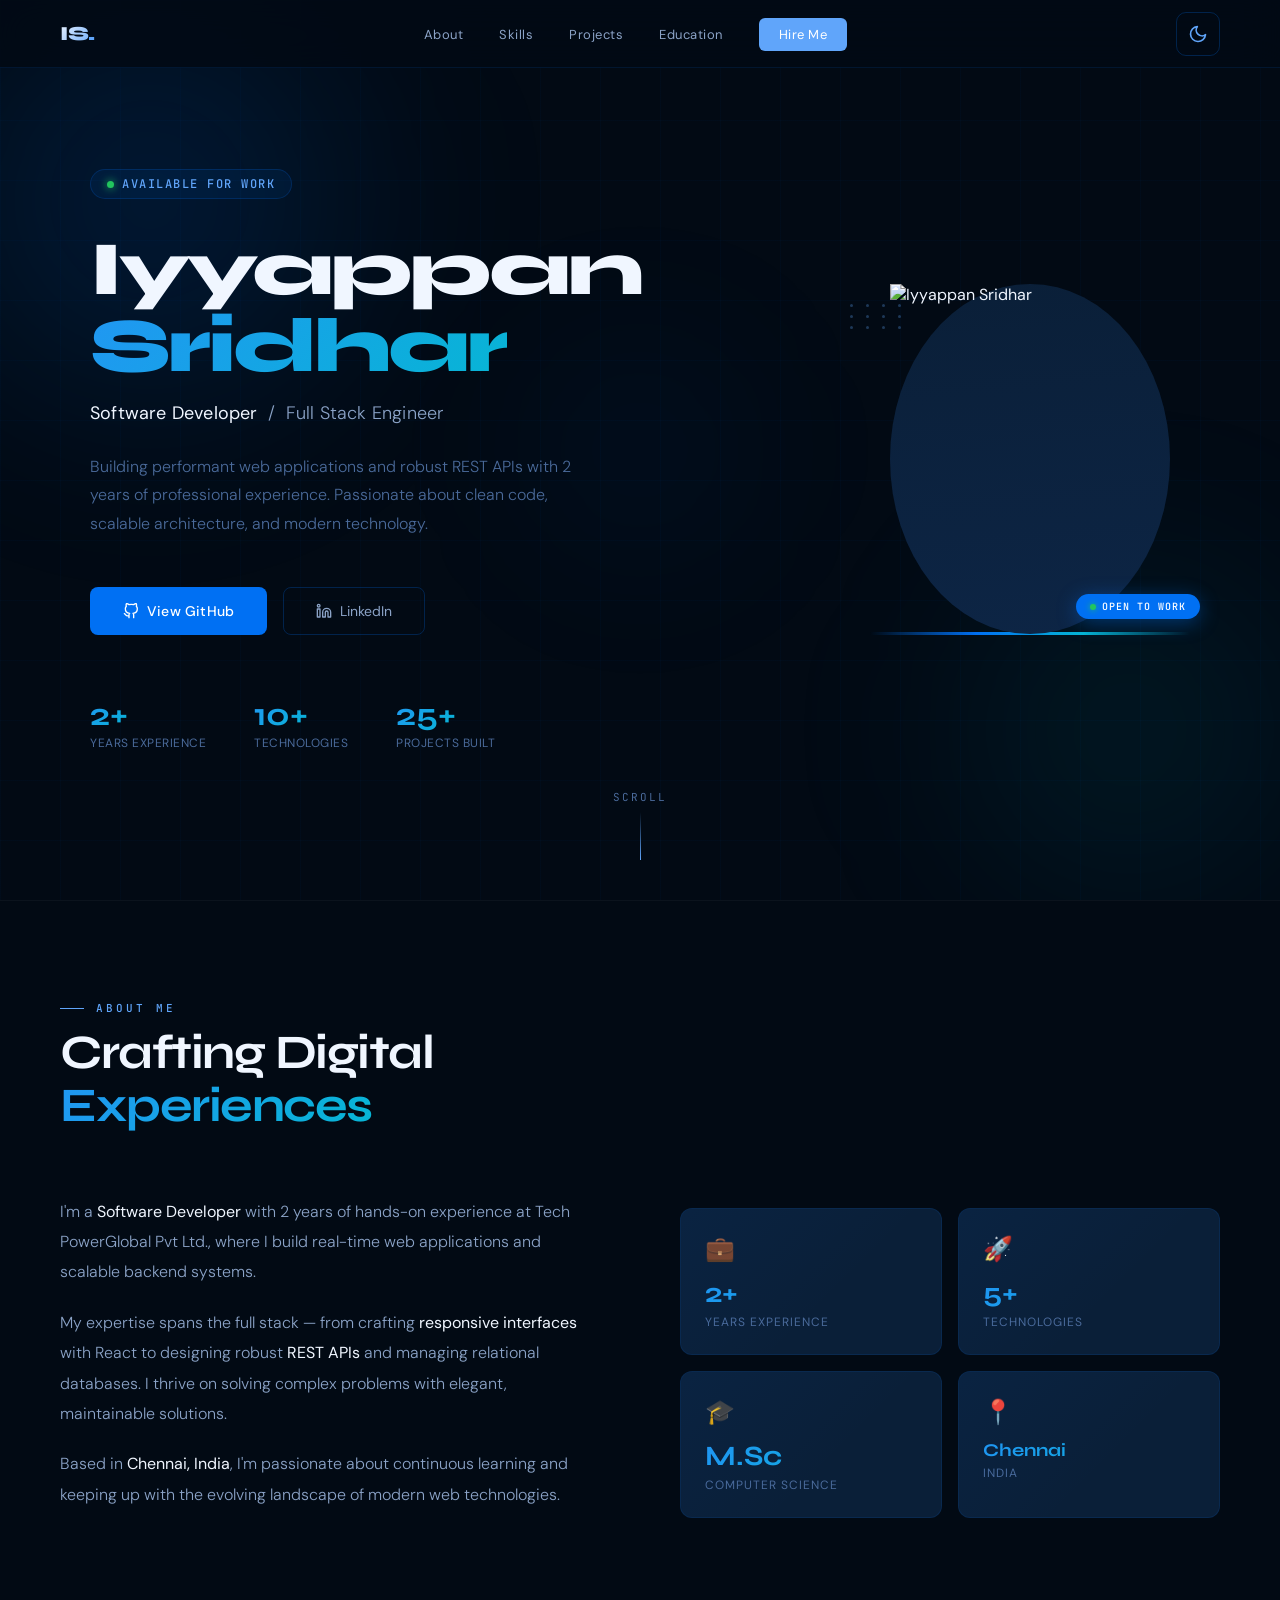
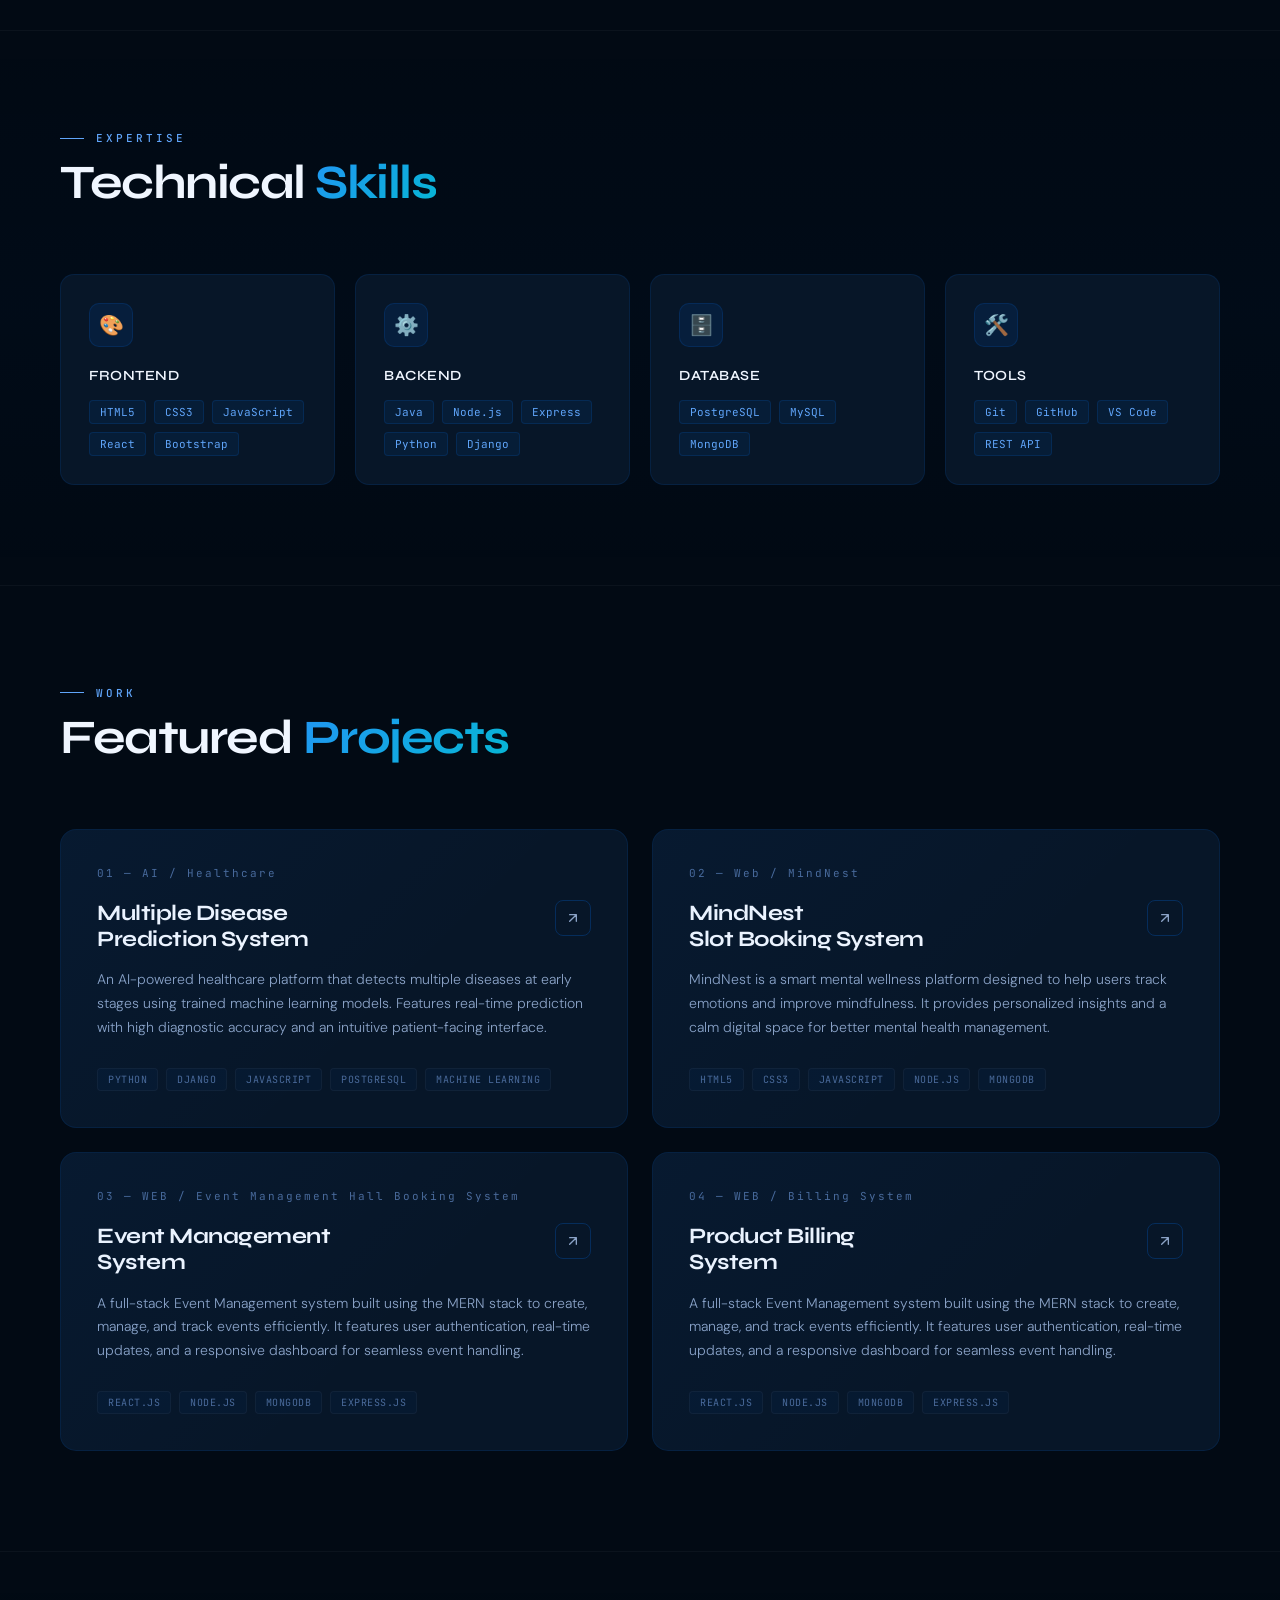
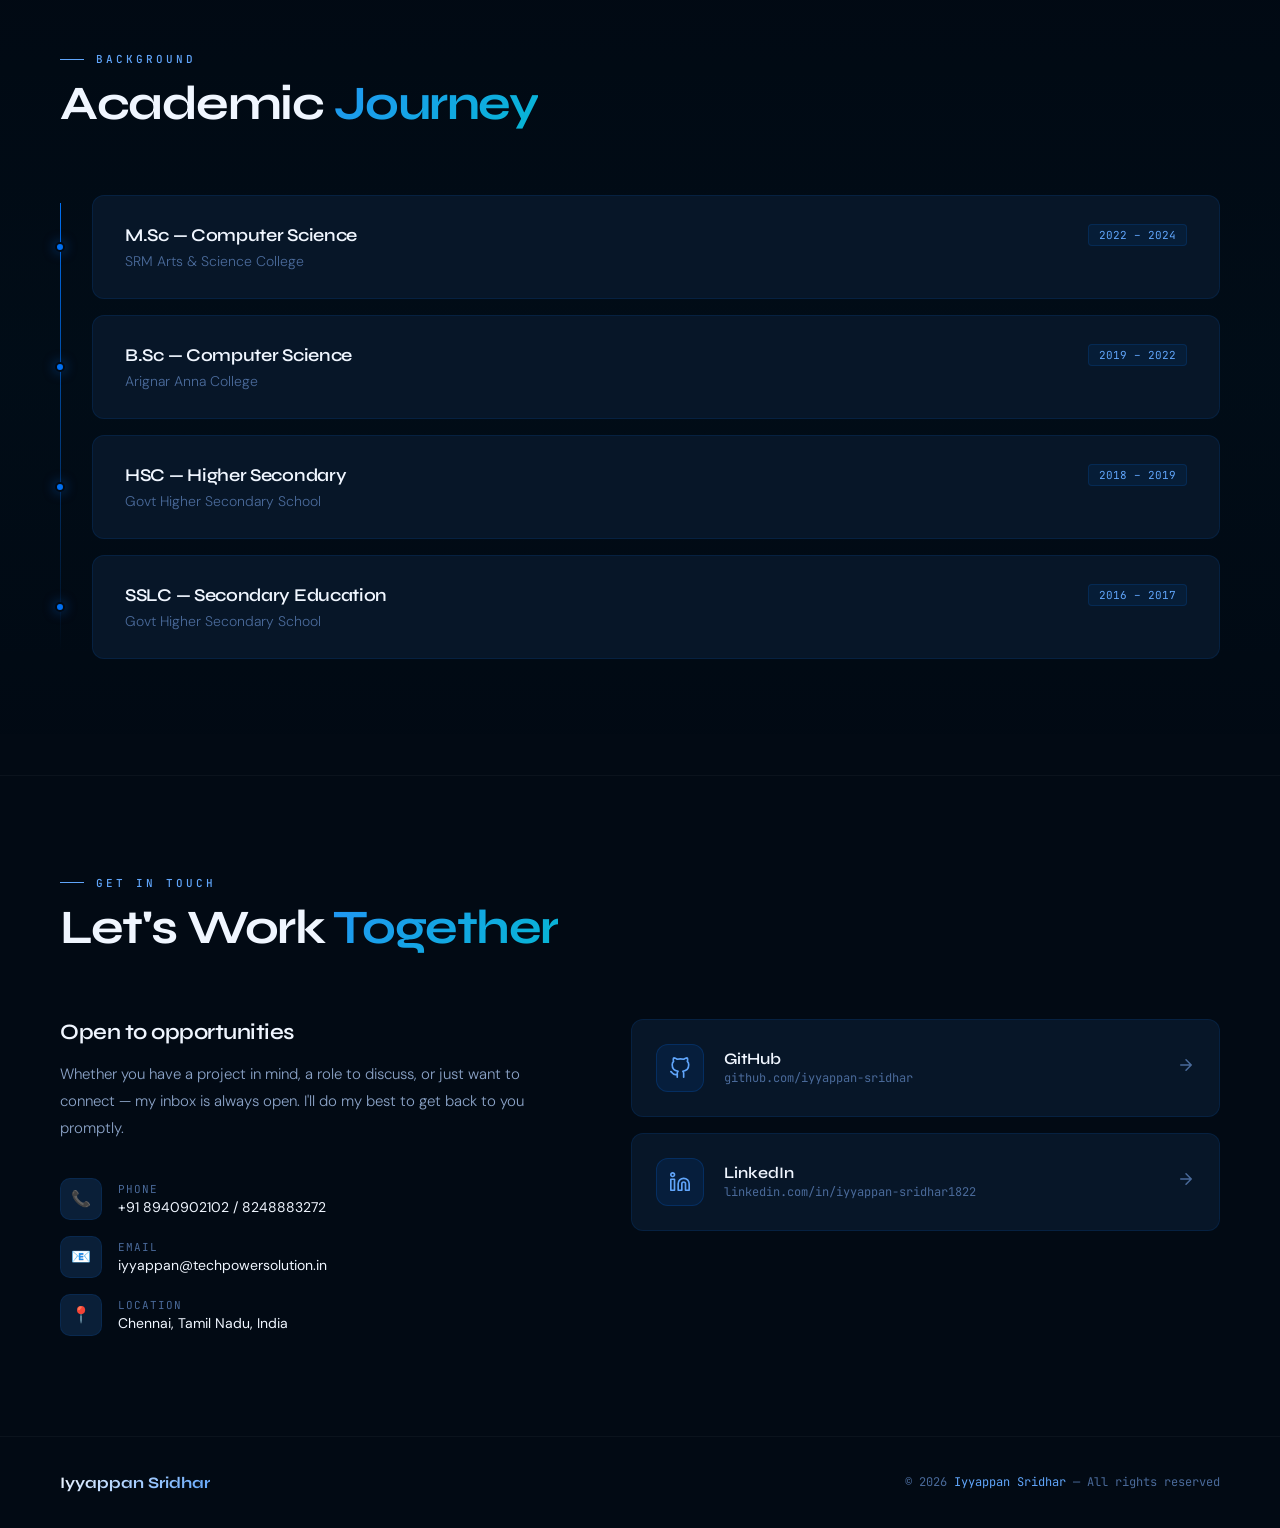
==== index.html @ e80c214e "Update index.html" ====
<!DOCTYPE html>
<html lang="en" data-theme="dark">
<head>
  <meta charset="UTF-8">
  <meta name="viewport" content="width=device-width, initial-scale=1.0">
  <title>Iyyappan Sridhar | Software Developer</title>
  <link href="https://fonts.googleapis.com/css2?family=Syne:wght@400;500;600;700;800&family=DM+Sans:ital,wght@0,300;0,400;0,500;1,300&family=JetBrains+Mono:wght@400;500&display=swap" rel="stylesheet">
  <style>
    /* ─── THEME VARIABLES ─── */
    :root[data-theme="dark"] {
      --bg: #020a14;
      --bg2: #040e1c;
      --bg3: #071628;
      --surface: #0a1f38;
      --surface2: #0d2545;
      --blue: #0070f3;
      --blue2: #2196f3;
      --blue3: #60a5fa;
      --blue4: #93c5fd;
      --cyan: #06b6d4;
      --glow: rgba(0,112,243,0.15);
      --glow2: rgba(6,182,212,0.08);
      --text: #f0f6ff;
      --text2: #8ba3c7;
      --text3: #4a6a9a;
      --border: rgba(0,112,243,0.12);
      --border2: rgba(0,112,243,0.25);
      --border3: rgba(255,255,255,0.04);
      --nav-bg: rgba(2,10,20,0.85);
      --card-bg: #071628;
      --hero-desc: #4a6a9a;
      --shadow-color: rgba(0,112,243,0.12);
    }

    :root[data-theme="light"] {
      --bg: #f4f8ff;
      --bg2: #eaf1fc;
      --bg3: #ffffff;
      --surface: #e4edf8;
      --surface2: #d8e7f5;
      --blue: #0070f3;
      --blue2: #1a7ef5;
      --blue3: #2563eb;
      --blue4: #1d4ed8;
      --cyan: #0891b2;
      --glow: rgba(0,112,243,0.10);
      --glow2: rgba(6,182,212,0.06);
      --text: #0d1f3c;
      --text2: #334e7c;
      --text3: #6b88b5;
      --border: rgba(0,112,243,0.14);
      --border2: rgba(0,112,243,0.30);
      --border3: rgba(0,0,0,0.06);
      --nav-bg: rgba(244,248,255,0.90);
      --card-bg: #ffffff;
      --hero-desc: #6b88b5;
      --shadow-color: rgba(0,112,243,0.08);
    }

    *, *::before, *::after { margin: 0; padding: 0; box-sizing: border-box; }
    html { scroll-behavior: smooth; }

    body {
      font-family: 'DM Sans', sans-serif;
      background: var(--bg);
      color: var(--text);
      overflow-x: hidden;
      transition: background 0.4s ease, color 0.4s ease;
    }

    body::before {
      content: '';
      position: fixed;
      inset: 0;
      background-image:
        linear-gradient(rgba(0,112,243,0.03) 1px, transparent 1px),
        linear-gradient(90deg, rgba(0,112,243,0.03) 1px, transparent 1px);
      background-size: 60px 60px;
      pointer-events: none;
      z-index: 0;
    }

    /* ─── NAV ─── */
    nav {
      position: fixed;
      top: 0; left: 0; right: 0;
      z-index: 1000;
      backdrop-filter: blur(20px);
      -webkit-backdrop-filter: blur(20px);
      background: var(--nav-bg);
      border-bottom: 1px solid var(--border);
      padding: 0 60px;
      height: 68px;
      display: flex;
      align-items: center;
      justify-content: space-between;
      transition: background 0.4s ease, border-color 0.4s ease;
    }

    .nav-logo {
      font-family: 'Syne', sans-serif;
      font-size: 20px;
      font-weight: 800;
      letter-spacing: -0.5px;
      background: linear-gradient(135deg, var(--text) 0%, var(--blue3) 100%);
      -webkit-background-clip: text;
      -webkit-text-fill-color: transparent;
      background-clip: text;
    }

    .nav-logo span { color: var(--blue3); -webkit-text-fill-color: var(--blue3); }

    .nav-right {
      display: flex;
      align-items: center;
      gap: 24px;
    }

    .nav-links {
      display: flex;
      list-style: none;
      gap: 36px;
      align-items: center;
    }

    .nav-links a {
      font-family: 'DM Sans', sans-serif;
      font-size: 13px;
      font-weight: 400;
      color: var(--text2);
      text-decoration: none;
      letter-spacing: 0.5px;
      transition: color 0.2s;
      position: relative;
    }

    .nav-links a::after {
      content: '';
      position: absolute;
      bottom: -4px; left: 0;
      width: 0; height: 1px;
      background: var(--blue3);
      transition: width 0.3s;
    }

    .nav-links a:hover { color: var(--text); }
    .nav-links a:hover::after { width: 100%; }

    .nav-cta {
      font-family: 'DM Sans', sans-serif;
      font-size: 13px;
      font-weight: 500;
      color: #fff !important;
      background: var(--blue3);
      padding: 8px 20px;
      border-radius: 6px;
      letter-spacing: 0.3px;
      transition: background 0.2s, transform 0.15s !important;
    }

    .nav-cta::after { display: none !important; }
    .nav-cta:hover { background: #3b82f6 !important; transform: translateY(-1px); }

    /* ─── THEME TOGGLE ─── */
    .theme-toggle {
      width: 44px;
      height: 44px;
      border-radius: 10px;
      border: 1px solid var(--border2);
      background: transparent;
      cursor: pointer;
      display: flex;
      align-items: center;
      justify-content: center;
      transition: all 0.25s;
      flex-shrink: 0;
    }

    .theme-toggle:hover {
      background: rgba(0,112,243,0.08);
      border-color: var(--blue3);
      transform: scale(1.05);
    }

    .theme-icon {
      width: 20px;
      height: 20px;
      transition: transform 0.4s ease, opacity 0.3s ease;
    }

    .icon-sun { display: none; }
    .icon-moon { display: block; }

    [data-theme="light"] .icon-sun { display: block; }
    [data-theme="light"] .icon-moon { display: none; }

    /* ─── HERO ─── */
    .hero {
      min-height: 100vh;
      display: flex;
      align-items: center;
      justify-content: center;
      padding: 100px 60px 80px;
      position: relative;
      overflow: hidden;
    }

    .hero-orb {
      position: absolute;
      border-radius: 50%;
      filter: blur(80px);
      pointer-events: none;
    }

    .orb1 {
      width: 600px; height: 600px;
      background: radial-gradient(circle, rgba(0,112,243,0.18) 0%, transparent 70%);
      top: -100px; left: -150px;
    }

    .orb2 {
      width: 500px; height: 500px;
      background: radial-gradient(circle, rgba(6,182,212,0.1) 0%, transparent 70%);
      bottom: -80px; right: -100px;
    }

    .orb3 {
      width: 300px; height: 300px;
      background: radial-gradient(circle, rgba(0,112,243,0.08) 0%, transparent 70%);
      top: 50%; left: 50%;
      transform: translate(-50%, -50%);
    }

    .hero-inner {
      position: relative;
      z-index: 1;
      max-width: 1100px;
      width: 100%;
      display: flex;
      align-items: center;
      justify-content: space-between;
      gap: 60px;
    }

    .hero-content { flex: 1; }

    /* ─── HALF-CIRCLE PROFILE IMAGE ─── */
    .hero-profile {
      position: relative;
      flex-shrink: 0;
      width: 320px;
      display: flex;
      flex-direction: column;
      align-items: center;
      animation: fadeInRight 0.8s 0.3s ease both;
    }

    .profile-half-circle {
      width: 280px;
      height: 350px;
      position: relative;
      overflow: hidden;
    }

    /* The half-circle shape */
    /* .profile-half-circle::before {
      content: '';
      position: absolute;
      inset: 0;
      border-radius: 50%;
      border: 2px solid var(--border2);
      pointer-events: none;
      z-index: 2;
    } */

    /* Glow ring */
    .profile-half-circle::after {
      content: '';
      position: absolute;
      inset: -2px;
      border-radius: 50%;
      /* background: linear-gradient(135deg, rgba(0,112,243,0.25) 0%, rgba(6,182,212,0.15) 50%, transparent 100%); */
      z-index: -1;
      filter: blur(12px);
    }

    .profile-img-wrap {
      width: 100%;
      height: 100%;
      border-radius: 50% ;
      position: relative;
      background: linear-gradient(175deg, var(--surface) 0%, var(--surface2) 100%);
    }

    .profile-img-wrap img {
      width: 100%;
      height: 100%;
      object-fit: cover;
      object-position: top center;
      display: block;
    }

    /* Placeholder avatar when no image */
    .profile-placeholder {
      width: 100%;
      height: 100%;
      display: flex;
      flex-direction: column;
      align-items: center;
      justify-content: center;
      gap: 12px;
      background: linear-gradient(175deg, var(--surface) 0%, var(--surface2) 80%);
    }

    .avatar-initials {
      font-family: 'Syne', sans-serif;
      font-size: 64px;
      font-weight: 800;
      background: linear-gradient(135deg, var(--blue2), var(--cyan));
      -webkit-background-clip: text;
      -webkit-text-fill-color: transparent;
      background-clip: text;
      line-height: 1;
    }

    .avatar-label {
      font-family: 'JetBrains Mono', monospace;
      font-size: 10px;
      color: var(--text3);
      letter-spacing: 2px;
      text-transform: uppercase;
    }

    /* Bottom base line */
    .profile-base {
      width: 100%;
      height: 3px;
      background: linear-gradient(90deg, transparent, var(--blue), var(--cyan), transparent);
      border-radius: 2px;
      margin-top: -2px;
    }

    /* Floating badge */
    .profile-badge {
      position: absolute;
      bottom: 16px;
      right: -10px;
      background: var(--blue);
      color: #fff;
      font-family: 'JetBrains Mono', monospace;
      font-size: 10px;
      font-weight: 500;
      padding: 6px 14px;
      border-radius: 100px;
      letter-spacing: 1px;
      text-transform: uppercase;
      box-shadow: 0 4px 20px rgba(0,112,243,0.4);
      display: flex;
      align-items: center;
      gap: 6px;
      z-index: 3;
    }

    .badge-dot {
      width: 6px;
      height: 6px;
      border-radius: 50%;
      background: #22c55e;
      box-shadow: 0 0 6px #22c55e;
      animation: blink 2s infinite;
    }

    /* Decorative dots grid */
    .profile-dots {
      position: absolute;
      top: 20px;
      left: -20px;
      display: grid;
      grid-template-columns: repeat(4, 8px);
      gap: 8px;
      z-index: 0;
    }

    .profile-dots span {
      width: 3px;
      height: 3px;
      border-radius: 50%;
      background: var(--blue3);
      opacity: 0.3;
      display: block;
    }

    @keyframes fadeInRight {
      from { opacity: 0; transform: translateX(32px); }
      to { opacity: 1; transform: translateX(0); }
    }

    .hero-tag {
      display: inline-flex;
      align-items: center;
      gap: 8px;
      background: rgba(0,112,243,0.08);
      border: 1px solid rgba(0,112,243,0.2);
      padding: 6px 16px;
      border-radius: 100px;
      font-size: 12px;
      color: var(--blue3);
      letter-spacing: 1.5px;
      text-transform: uppercase;
      font-weight: 500;
      margin-bottom: 32px;
      font-family: 'JetBrains Mono', monospace;
      animation: fadeInUp 0.6s ease both;
    }

    .status-dot {
      width: 7px; height: 7px;
      border-radius: 50%;
      background: #22c55e;
      box-shadow: 0 0 8px #22c55e;
      animation: blink 2s infinite;
    }

    @keyframes blink {
      0%, 100% { opacity: 1; box-shadow: 0 0 8px #22c55e; }
      50% { opacity: 0.5; box-shadow: 0 0 4px #22c55e; }
    }

    .hero-name {
      font-family: 'Syne', sans-serif;
      font-size: clamp(48px, 6vw, 82px);
      font-weight: 800;
      line-height: 1.0;
      letter-spacing: -3px;
      color: var(--text);
      margin-bottom: 16px;
      animation: fadeInUp 0.6s 0.1s ease both;
    }

    .hero-name .accent {
      background: linear-gradient(135deg, var(--blue2) 0%, var(--cyan) 100%);
      -webkit-background-clip: text;
      -webkit-text-fill-color: transparent;
      background-clip: text;
    }

    .hero-role {
      font-size: 18px;
      color: var(--text2);
      font-weight: 300;
      margin-bottom: 28px;
      letter-spacing: 0.2px;
      animation: fadeInUp 0.6s 0.2s ease both;
    }

    .hero-role strong { color: var(--text); font-weight: 400; }

    .hero-desc {
      font-size: 16px;
      color: var(--hero-desc);
      line-height: 1.8;
      max-width: 520px;
      margin-bottom: 48px;
      font-weight: 300;
      animation: fadeInUp 0.6s 0.3s ease both;
    }

    .hero-actions {
      display: flex;
      gap: 16px;
      flex-wrap: wrap;
      margin-bottom: 64px;
      animation: fadeInUp 0.6s 0.4s ease both;
    }

    .btn-main {
      display: inline-flex;
      align-items: center;
      gap: 8px;
      background: var(--blue);
      color: #fff;
      font-family: 'DM Sans', sans-serif;
      font-size: 14px;
      font-weight: 500;
      padding: 14px 32px;
      border-radius: 8px;
      text-decoration: none;
      transition: all 0.2s;
      letter-spacing: 0.2px;
      border: 1px solid transparent;
    }

    .btn-main:hover {
      background: #0080ff;
      transform: translateY(-2px);
      box-shadow: 0 12px 40px rgba(0,112,243,0.35);
    }

    .btn-ghost {
      display: inline-flex;
      align-items: center;
      gap: 8px;
      background: transparent;
      color: var(--text2);
      font-family: 'DM Sans', sans-serif;
      font-size: 14px;
      font-weight: 400;
      padding: 14px 32px;
      border-radius: 8px;
      text-decoration: none;
      transition: all 0.2s;
      border: 1px solid var(--border2);
    }

    .btn-ghost:hover {
      color: var(--text);
      border-color: var(--blue3);
      background: rgba(0,112,243,0.06);
      transform: translateY(-2px);
    }

    .hero-stats {
      display: flex;
      gap: 48px;
      flex-wrap: wrap;
      animation: fadeInUp 0.6s 0.5s ease both;
    }

    .stat-num {
      font-family: 'Syne', sans-serif;
      font-size: 32px;
      font-weight: 700;
      color: var(--text);
      line-height: 1;
      margin-bottom: 4px;
    }

    .stat-num span {
      background: linear-gradient(135deg, var(--blue2), var(--cyan));
      -webkit-background-clip: text;
      -webkit-text-fill-color: transparent;
      background-clip: text;
    }

    .stat-label {
      font-size: 12px;
      color: var(--text3);
      font-weight: 400;
      letter-spacing: 0.5px;
      text-transform: uppercase;
    }

    .hero-scroll {
      position: absolute;
      bottom: 40px;
      left: 50%;
      transform: translateX(-50%);
      display: flex;
      flex-direction: column;
      align-items: center;
      gap: 8px;
      color: var(--text3);
      font-size: 11px;
      letter-spacing: 2px;
      text-transform: uppercase;
      font-family: 'JetBrains Mono', monospace;
      animation: fadeIn 1s 0.8s ease both;
    }

    .scroll-line {
      width: 1px;
      height: 48px;
      background: linear-gradient(180deg, transparent, var(--blue3));
      animation: scrollLine 2s infinite;
    }

    @keyframes scrollLine {
      0% { transform: scaleY(0); transform-origin: top; }
      50% { transform: scaleY(1); transform-origin: top; }
      50.01% { transform-origin: bottom; }
      100% { transform: scaleY(0); transform-origin: bottom; }
    }

    /* ─── SECTIONS ─── */
    section {
      position: relative;
      z-index: 1;
      padding: 100px 60px;
    }

    .section-header { margin-bottom: 64px; }

    .section-eyebrow {
      font-family: 'JetBrains Mono', monospace;
      font-size: 11px;
      font-weight: 500;
      color: var(--blue3);
      letter-spacing: 3px;
      text-transform: uppercase;
      margin-bottom: 12px;
      display: flex;
      align-items: center;
      gap: 12px;
    }

    .section-eyebrow::before {
      content: '';
      width: 24px;
      height: 1px;
      background: var(--blue3);
    }

    .section-title {
      font-family: 'Syne', sans-serif;
      font-size: clamp(32px, 4vw, 48px);
      font-weight: 700;
      color: var(--text);
      letter-spacing: -1.5px;
      line-height: 1.1;
    }

    .section-title em {
      background: linear-gradient(135deg, var(--blue2), var(--cyan));
      -webkit-background-clip: text;
      -webkit-text-fill-color: transparent;
      background-clip: text;
      font-style: normal;
    }

    /* ─── ABOUT ─── */
    #about { border-top: 1px solid var(--border3); }

    .about-grid {
      display: grid;
      grid-template-columns: 1fr 1fr;
      gap: 80px;
      align-items: center;
    }

    .about-text-block p {
      font-size: 16px;
      color: var(--text2);
      line-height: 1.9;
      font-weight: 300;
      margin-bottom: 20px;
    }

    .about-text-block p strong { color: var(--text); font-weight: 400; }

    .about-card-grid {
      display: grid;
      grid-template-columns: 1fr 1fr;
      gap: 16px;
    }

    .about-card {
      background: var(--surface);
      border: 1px solid var(--border);
      border-radius: 12px;
      padding: 24px;
      position: relative;
      overflow: hidden;
      transition: border-color 0.3s, transform 0.3s;
    }

    .about-card:hover { border-color: var(--border2); transform: translateY(-4px); }

    .about-card::before {
      content: '';
      position: absolute;
      inset: 0;
      background: linear-gradient(135deg, rgba(0,112,243,0.05) 0%, transparent 60%);
      pointer-events: none;
    }

    .card-icon { font-size: 24px; margin-bottom: 12px; display: block; }

    .card-num {
      font-family: 'Syne', sans-serif;
      font-size: 28px;
      font-weight: 700;
      background: linear-gradient(135deg, var(--blue2), var(--cyan));
      -webkit-background-clip: text;
      -webkit-text-fill-color: transparent;
      background-clip: text;
      margin-bottom: 4px;
    }

    .card-label {
      font-size: 12px;
      color: var(--text3);
      text-transform: uppercase;
      letter-spacing: 1px;
      font-weight: 400;
    }

    /* ─── SKILLS ─── */
    #skills {
      background: linear-gradient(180deg, transparent 0%, rgba(0,112,243,0.02) 50%, transparent 100%);
      border-top: 1px solid var(--border3);
    }

    .skills-grid {
      display: grid;
      grid-template-columns: repeat(4, 1fr);
      gap: 20px;
    }

    .skill-group {
      background: var(--card-bg);
      border: 1px solid var(--border);
      border-radius: 14px;
      padding: 28px;
      position: relative;
      overflow: hidden;
      transition: all 0.3s;
    }

    .skill-group:hover {
      border-color: var(--border2);
      transform: translateY(-4px);
      box-shadow: 0 20px 60px var(--shadow-color);
    }

    .skill-group::after {
      content: '';
      position: absolute;
      top: 0; left: 0; right: 0;
      height: 2px;
      background: linear-gradient(90deg, var(--blue), var(--cyan));
      opacity: 0;
      transition: opacity 0.3s;
    }

    .skill-group:hover::after { opacity: 1; }

    .skill-group-icon {
      width: 44px;
      height: 44px;
      background: rgba(0,112,243,0.1);
      border: 1px solid rgba(0,112,243,0.15);
      border-radius: 10px;
      display: flex;
      align-items: center;
      justify-content: center;
      margin-bottom: 20px;
      font-size: 20px;
    }

    .skill-group-title {
      font-family: 'Syne', sans-serif;
      font-size: 14px;
      font-weight: 600;
      color: var(--text);
      letter-spacing: 0.5px;
      margin-bottom: 16px;
      text-transform: uppercase;
    }

    .skill-tags { display: flex; flex-wrap: wrap; gap: 8px; }

    .skill-tag {
      font-family: 'JetBrains Mono', monospace;
      font-size: 11px;
      color: var(--blue3);
      background: rgba(0,112,243,0.08);
      border: 1px solid rgba(0,112,243,0.15);
      padding: 4px 10px;
      border-radius: 4px;
      transition: all 0.2s;
    }

    .skill-tag:hover {
      background: rgba(0,112,243,0.18);
      border-color: rgba(0,112,243,0.35);
      color: var(--text);
    }

    /* ─── PROJECTS ─── */
    #projects { border-top: 1px solid var(--border3); }

    .projects-list {
      display: grid;
      grid-template-columns: 1fr 1fr;
      gap: 24px;
    }

    .proj-card {
      background: var(--card-bg);
      border: 1px solid var(--border);
      border-radius: 16px;
      padding: 36px;
      position: relative;
      overflow: hidden;
      transition: all 0.35s;
      text-decoration: none;
      display: block;
    }

    .proj-card:hover {
      border-color: rgba(0,112,243,0.4);
      transform: translateY(-6px);
      box-shadow: 0 30px 80px var(--shadow-color);
    }

    .proj-card::before {
      content: '';
      position: absolute;
      inset: 0;
      background: linear-gradient(135deg, rgba(0,112,243,0.04) 0%, transparent 60%);
      pointer-events: none;
    }

    .proj-number {
      font-family: 'JetBrains Mono', monospace;
      font-size: 11px;
      color: var(--text3);
      letter-spacing: 2px;
      margin-bottom: 20px;
    }

    .proj-header {
      display: flex;
      justify-content: space-between;
      align-items: flex-start;
      margin-bottom: 16px;
    }

    .proj-title {
      font-family: 'Syne', sans-serif;
      font-size: 22px;
      font-weight: 700;
      color: var(--text);
      letter-spacing: -0.5px;
      line-height: 1.2;
    }

    .proj-arrow {
      width: 36px;
      height: 36px;
      border: 1px solid var(--border2);
      border-radius: 8px;
      display: flex;
      align-items: center;
      justify-content: center;
      flex-shrink: 0;
      transition: all 0.25s;
      color: var(--text2);
    }

    .proj-card:hover .proj-arrow {
      background: var(--blue);
      border-color: var(--blue);
      color: #fff;
      transform: rotate(-45deg);
    }

    .proj-desc {
      font-size: 14px;
      color: var(--text2);
      line-height: 1.7;
      font-weight: 300;
      margin-bottom: 28px;
    }

    .proj-tech-row { display: flex; flex-wrap: wrap; gap: 8px; }

    .proj-tech {
      font-family: 'JetBrains Mono', monospace;
      font-size: 10px;
      color: var(--text3);
      background: rgba(0,112,243,0.04);
      border: 1px solid var(--border3);
      padding: 4px 10px;
      border-radius: 4px;
      letter-spacing: 0.5px;
      text-transform: uppercase;
    }

    /* ─── EDUCATION ─── */
    #education {
      background: linear-gradient(180deg, transparent 0%, rgba(6,182,212,0.02) 50%, transparent 100%);
      border-top: 1px solid var(--border3);
    }

    .edu-timeline {
      position: relative;
      padding-left: 32px;
    }

    .edu-timeline::before {
      content: '';
      position: absolute;
      left: 0;
      top: 8px;
      bottom: 8px;
      width: 1px;
      background: linear-gradient(180deg, var(--blue), transparent);
    }

    .edu-item {
      position: relative;
      padding: 28px 32px;
      background: var(--card-bg);
      border: 1px solid var(--border);
      border-radius: 12px;
      margin-bottom: 16px;
      transition: all 0.3s;
    }

    .edu-item:hover { border-color: var(--border2); transform: translateX(8px); }

    .edu-item::before {
      content: '';
      position: absolute;
      left: -38px;
      top: 50%;
      transform: translateY(-50%);
      width: 10px;
      height: 10px;
      border-radius: 50%;
      background: var(--blue);
      border: 2px solid var(--bg);
      box-shadow: 0 0 12px rgba(0,112,243,0.5);
    }

    .edu-meta {
      display: flex;
      justify-content: space-between;
      align-items: flex-start;
      margin-bottom: 6px;
    }

    .edu-degree {
      font-family: 'Syne', sans-serif;
      font-size: 18px;
      font-weight: 600;
      color: var(--text);
      letter-spacing: -0.3px;
    }

    .edu-year {
      font-family: 'JetBrains Mono', monospace;
      font-size: 11px;
      color: var(--blue3);
      background: rgba(0,112,243,0.08);
      border: 1px solid rgba(0,112,243,0.15);
      padding: 3px 10px;
      border-radius: 4px;
      flex-shrink: 0;
    }

    .edu-school { font-size: 14px; color: var(--text3); font-weight: 300; }

    /* ─── CONTACT ─── */
    #contact { border-top: 1px solid var(--border3); }

    .contact-wrapper {
      display: grid;
      grid-template-columns: 1fr 1.2fr;
      gap: 80px;
      align-items: start;
    }

    .contact-left h3 {
      font-family: 'Syne', sans-serif;
      font-size: 22px;
      font-weight: 600;
      color: var(--text);
      margin-bottom: 16px;
      letter-spacing: -0.5px;
    }

    .contact-left p {
      font-size: 15px;
      color: var(--text2);
      font-weight: 300;
      line-height: 1.8;
      margin-bottom: 36px;
    }

    .contact-info-list { display: flex; flex-direction: column; gap: 16px; }

    .contact-info-item { display: flex; align-items: center; gap: 16px; }

    .contact-icon {
      width: 42px;
      height: 42px;
      background: var(--surface);
      border: 1px solid var(--border);
      border-radius: 10px;
      display: flex;
      align-items: center;
      justify-content: center;
      font-size: 16px;
      flex-shrink: 0;
    }

    .contact-detail-label {
      font-size: 11px;
      color: var(--text3);
      text-transform: uppercase;
      letter-spacing: 1px;
      font-family: 'JetBrains Mono', monospace;
      margin-bottom: 2px;
    }

    .contact-detail-value { font-size: 14px; color: var(--text); font-weight: 400; }

    .contact-right { display: flex; flex-direction: column; gap: 16px; }

    .social-card {
      display: flex;
      align-items: center;
      gap: 20px;
      background: var(--card-bg);
      border: 1px solid var(--border);
      border-radius: 12px;
      padding: 24px;
      text-decoration: none;
      transition: all 0.3s;
    }

    .social-card:hover {
      border-color: var(--border2);
      background: rgba(0,112,243,0.04);
      transform: translateX(8px);
    }

    .social-card-icon {
      width: 48px;
      height: 48px;
      border-radius: 12px;
      background: rgba(0,112,243,0.1);
      border: 1px solid rgba(0,112,243,0.2);
      display: flex;
      align-items: center;
      justify-content: center;
      flex-shrink: 0;
    }

    .social-card-icon svg {
      width: 22px;
      height: 22px;
      stroke: var(--blue3);
      fill: none;
      stroke-width: 1.8;
      stroke-linecap: round;
      stroke-linejoin: round;
    }

    .social-card-info { flex: 1; }

    .social-card-name {
      font-family: 'Syne', sans-serif;
      font-size: 16px;
      font-weight: 600;
      color: var(--text);
      margin-bottom: 2px;
    }

    .social-card-handle { font-family: 'JetBrains Mono', monospace; font-size: 12px; color: var(--text3); }

    .social-card-arrow { color: var(--text3); transition: all 0.25s; }
    .social-card:hover .social-card-arrow { color: var(--blue3); transform: translateX(4px); }

    /* ─── FOOTER ─── */
    footer {
      border-top: 1px solid var(--border3);
      padding: 36px 60px;
      display: flex;
      justify-content: space-between;
      align-items: center;
      position: relative;
      z-index: 1;
    }

    .footer-logo {
      font-family: 'Syne', sans-serif;
      font-size: 16px;
      font-weight: 700;
      background: linear-gradient(135deg, var(--text), var(--blue3));
      -webkit-background-clip: text;
      -webkit-text-fill-color: transparent;
      background-clip: text;
    }

    .footer-copy { font-size: 12px; color: var(--text3); font-family: 'JetBrains Mono', monospace; }
    .footer-copy span { color: var(--blue3); }

    /* ─── ANIMATIONS ─── */
    @keyframes fadeInUp {
      from { opacity: 0; transform: translateY(24px); }
      to { opacity: 1; transform: translateY(0); }
    }

    @keyframes fadeIn {
      from { opacity: 0; }
      to { opacity: 1; }
    }

    /* ─── SCROLLBAR ─── */
    ::-webkit-scrollbar { width: 4px; }
    ::-webkit-scrollbar-track { background: var(--bg); }
    ::-webkit-scrollbar-thumb { background: var(--blue); border-radius: 2px; }

    /* ─── RESPONSIVE ─── */
    @media (max-width: 1100px) {
      .hero-profile { width: 260px; }
      .profile-half-circle { width: 240px; height: 300px; }
    }

    @media (max-width: 900px) {
      nav { padding: 0 24px; }
      .nav-links { gap: 20px; }
      section { padding: 72px 24px; }
      .hero { padding: 90px 24px 60px; }
      .hero-inner { flex-direction: column-reverse; align-items: center; gap: 40px; }
      .hero-profile { width: 220px; }
      .profile-half-circle { width: 200px; height: 250px; }
      .about-grid { grid-template-columns: 1fr; gap: 40px; }
      .skills-grid { grid-template-columns: 1fr 1fr; }
      .projects-list { grid-template-columns: 1fr; }
      .contact-wrapper { grid-template-columns: 1fr; gap: 48px; }
      footer { flex-direction: column; gap: 12px; text-align: center; padding: 28px 24px; }
    }

    @media (max-width: 600px) {
      .nav-links { display: none; }
      .skills-grid { grid-template-columns: 1fr; }
      .about-card-grid { grid-template-columns: 1fr 1fr; }
      .hero-stats { gap: 28px; }
    }
  </style>
</head>
<body>

<!-- ─── NAV ─── -->
<nav>
  <div class="nav-logo">IS<span>.</span></div>
  <ul class="nav-links">
    <li><a href="#about">About</a></li>
    <li><a href="#skills">Skills</a></li>
    <li><a href="#projects">Projects</a></li>
    <li><a href="#education">Education</a></li>
    <li><a href="#contact" class="nav-cta">Hire Me</a></li>
  </ul>
  <div class="nav-right">
    <button class="theme-toggle" id="themeToggle" aria-label="Toggle theme">
      <!-- Sun icon (shown in light mode) -->
      <svg class="theme-icon icon-sun" viewBox="0 0 24 24" fill="none" stroke="var(--blue3)" stroke-width="2" stroke-linecap="round" stroke-linejoin="round">
        <circle cx="12" cy="12" r="5"/>
        <line x1="12" y1="1" x2="12" y2="3"/>
        <line x1="12" y1="21" x2="12" y2="23"/>
        <line x1="4.22" y1="4.22" x2="5.64" y2="5.64"/>
        <line x1="18.36" y1="18.36" x2="19.78" y2="19.78"/>
        <line x1="1" y1="12" x2="3" y2="12"/>
        <line x1="21" y1="12" x2="23" y2="12"/>
        <line x1="4.22" y1="19.78" x2="5.64" y2="18.36"/>
        <line x1="18.36" y1="5.64" x2="19.78" y2="4.22"/>
      </svg>
      <!-- Moon icon (shown in dark mode) -->
      <svg class="theme-icon icon-moon" viewBox="0 0 24 24" fill="none" stroke="var(--blue3)" stroke-width="2" stroke-linecap="round" stroke-linejoin="round">
        <path d="M21 12.79A9 9 0 1 1 11.21 3 7 7 0 0 0 21 12.79z"/>
      </svg>
    </button>
  </div>
</nav>

<!-- ─── HERO ─── -->
<div class="hero">
  <div class="hero-orb orb1"></div>
  <div class="hero-orb orb2"></div>
  <div class="hero-orb orb3"></div>

  <div class="hero-inner">
    <!-- LEFT: Text content -->
    <div class="hero-content">
      <div class="hero-tag">
        <span class="status-dot"></span>
        Available for work
      </div>

      <h1 class="hero-name">
        Iyyappan<br>
        <span class="accent">Sridhar</span>
      </h1>

      <p class="hero-role">
        <strong>Software Developer</strong> &nbsp;/&nbsp; Full Stack Engineer
      </p>

      <p class="hero-desc">
        Building performant web applications and robust REST APIs with 2 years of professional experience. Passionate about clean code, scalable architecture, and modern technology.
      </p>

      <div class="hero-actions">
        <a href="https://github.com/iyyappan-sridhar" target="_blank" class="btn-main">
          <svg width="16" height="16" viewBox="0 0 24 24" fill="none" stroke="currentColor" stroke-width="2" stroke-linecap="round" stroke-linejoin="round"><path d="M9 19c-5 1.5-5-2.5-7-3m14 6v-3.87a3.37 3.37 0 0 0-.94-2.61c3.14-.35 6.44-1.54 6.44-7A5.44 5.44 0 0 0 20 4.77 5.07 5.07 0 0 0 19.91 1S18.73.65 16 2.48a13.38 13.38 0 0 0-7 0C6.27.65 5.09 1 5.09 1A5.07 5.07 0 0 0 5 4.77a5.44 5.44 0 0 0-1.5 3.78c0 5.42 3.3 6.61 6.44 7A3.37 3.37 0 0 0 9 18.13V22"/></svg>
          View GitHub
        </a>
        <a href="https://linkedin.com/in/iyyappan-sridhar1822" target="_blank" class="btn-ghost">
          <svg width="16" height="16" viewBox="0 0 24 24" fill="none" stroke="currentColor" stroke-width="2" stroke-linecap="round" stroke-linejoin="round"><path d="M16 8a6 6 0 0 1 6 6v7h-4v-7a2 2 0 0 0-2-2 2 2 0 0 0-2 2v7h-4v-7a6 6 0 0 1 6-6z"/><rect x="2" y="9" width="4" height="12"/><circle cx="4" cy="4" r="2"/></svg>
          LinkedIn
        </a>
      </div>

      <div class="hero-stats">
        <div class="stat-item">
          <div class="stat-num"><span>2+</span></div>
          <div class="stat-label">Years Experience</div>
        </div>
        <div class="stat-item">
          <div class="stat-num"><span>10+</span></div>
          <div class="stat-label">Technologies</div>
        </div>
        <div class="stat-item">
          <div class="stat-num"><span>25+</span></div>
          <div class="stat-label">Projects Built</div>
        </div>
      </div>
    </div>

    <!-- RIGHT: Half-circle profile image -->
    <div class="hero-profile">
      <!-- Decorative dot grid -->
      <div class="profile-dots">
        <span></span><span></span><span></span><span></span>
        <span></span><span></span><span></span><span></span>
        <span></span><span></span><span></span><span></span>
      </div>

      <div class="profile-half-circle">
        <div class="profile-img-wrap">
          
            <!-- TO ADD YOUR PHOTO: Replace the placeholder below with: -->
            <img src="./public/assets/img/iyyappan.s.jpg" alt="Iyyappan Sridhar" />
         
          <div class="profile-placeholder">
            <div class="avatar-initials">IS</div>
            <div class="avatar-label">Add Photo</div>
          </div>
        </div>
      </div>

      <!-- Gradient base line -->
      <div class="profile-base"></div>

      <!-- Status badge -->
      <div class="profile-badge">
        <span class="badge-dot"></span>
        Open to work
      </div>
    </div>
  </div>

  <div class="hero-scroll">
    <span>Scroll</span>
    <div class="scroll-line"></div>
  </div>
</div>

<!-- ─── ABOUT ─── -->
<section id="about">
  <div class="section-header">
    <div class="section-eyebrow">About Me</div>
    <h2 class="section-title">Crafting Digital<br><em>Experiences</em></h2>
  </div>
  <div class="about-grid">
    <div class="about-text-block">
      <p>I'm a <strong>Software Developer</strong> with 2 years of hands-on experience at Tech PowerGlobal Pvt Ltd., where I build real-time web applications and scalable backend systems.</p>
      <p>My expertise spans the full stack — from crafting <strong>responsive interfaces</strong> with React to designing robust <strong>REST APIs</strong> and managing relational databases. I thrive on solving complex problems with elegant, maintainable solutions.</p>
      <p>Based in <strong>Chennai, India</strong>, I'm passionate about continuous learning and keeping up with the evolving landscape of modern web technologies.</p>
    </div>
    <div class="about-card-grid">
      <div class="about-card">
        <span class="card-icon">💼</span>
        <div class="card-num">2+</div>
        <div class="card-label">Years Experience</div>
      </div>
      <div class="about-card">
        <span class="card-icon">🚀</span>
        <div class="card-num">5+</div>
        <div class="card-label">Technologies</div>
      </div>
      <div class="about-card">
        <span class="card-icon">🎓</span>
        <div class="card-num">M.Sc</div>
        <div class="card-label">Computer Science</div>
      </div>
      <div class="about-card">
        <span class="card-icon">📍</span>
        <div class="card-num" style="font-size:18px;">Chennai</div>
        <div class="card-label">India</div>
      </div>
    </div>
  </div>
</section>

<!-- ─── SKILLS ─── -->
<section id="skills">
  <div class="section-header">
    <div class="section-eyebrow">Expertise</div>
    <h2 class="section-title">Technical <em>Skills</em></h2>
  </div>
  <div class="skills-grid">
    <div class="skill-group">
      <div class="skill-group-icon">🎨</div>
      <div class="skill-group-title">Frontend</div>
      <div class="skill-tags">
        <span class="skill-tag">HTML5</span>
        <span class="skill-tag">CSS3</span>
        <span class="skill-tag">JavaScript</span>
        <span class="skill-tag">React</span>
        <span class="skill-tag">Bootstrap</span>
      </div>
    </div>
    <div class="skill-group">
      <div class="skill-group-icon">⚙️</div>
      <div class="skill-group-title">Backend</div>
      <div class="skill-tags">
        <span class="skill-tag">Java</span>
        <span class="skill-tag">Node.js</span>
        <span class="skill-tag">Express</span>
        <span class="skill-tag">Python</span>
        <span class="skill-tag">Django</span>
      </div>
    </div>
    <div class="skill-group">
      <div class="skill-group-icon">🗄️</div>
      <div class="skill-group-title">Database</div>
      <div class="skill-tags">
        <span class="skill-tag">PostgreSQL</span>
        <span class="skill-tag">MySQL</span>
        <span class="skill-tag">MongoDB</span>
      </div>
    </div>
    <div class="skill-group">
      <div class="skill-group-icon">🛠️</div>
      <div class="skill-group-title">Tools</div>
      <div class="skill-tags">
        <span class="skill-tag">Git</span>
        <span class="skill-tag">GitHub</span>
        <span class="skill-tag">VS Code</span>
        <span class="skill-tag">REST API</span>
      </div>
    </div>
  </div>
</section>

<!-- ─── PROJECTS ─── -->
<section id="projects">
  <div class="section-header">
    <div class="section-eyebrow">Work</div>
    <h2 class="section-title">Featured <em>Projects</em></h2>
  </div>
  <div class="projects-list">
    <a class="proj-card" href="https://github.com/iyyappan-sridhar/multiple-disease-prediction" target="_blank">
      <div class="proj-number">01 &mdash; AI / Healthcare</div>
      <div class="proj-header">
        <h3 class="proj-title">Multiple Disease<br>Prediction System</h3>
        <div class="proj-arrow">
          <svg width="16" height="16" viewBox="0 0 24 24" fill="none" stroke="currentColor" stroke-width="2" stroke-linecap="round" stroke-linejoin="round"><path d="M7 17L17 7M7 7h10v10"/></svg>
        </div>
      </div>
      <p class="proj-desc">An AI-powered healthcare platform that detects multiple diseases at early stages using trained machine learning models. Features real-time prediction with high diagnostic accuracy and an intuitive patient-facing interface.</p>
      <div class="proj-tech-row">
        <span class="proj-tech">Python</span>
        <span class="proj-tech">Django</span>
        <span class="proj-tech">JavaScript</span>
        <span class="proj-tech">PostgreSQL</span>
        <span class="proj-tech">Machine Learning</span>
      </div>
    </a>
    <a class="proj-card" href="https://mindnest-com.onrender.com" target="_blank">
      <div class="proj-number">02 &mdash; Web / MindNest</div>
      <div class="proj-header">
        <h3 class="proj-title">MindNest<br>Slot Booking System</h3>
        <div class="proj-arrow">
          <svg width="16" height="16" viewBox="0 0 24 24" fill="none" stroke="currentColor" stroke-width="2" stroke-linecap="round" stroke-linejoin="round"><path d="M7 17L17 7M7 7h10v10"/></svg>
        </div>
      </div>
      <p class="proj-desc">MindNest is a smart mental wellness platform designed to help users track emotions and improve mindfulness.
            It provides personalized insights and a calm digital space for better mental health management.</p>
      <div class="proj-tech-row">
        <span class="proj-tech">HTML5</span>
        <span class="proj-tech">CSS3</span>
        <span class="proj-tech">JavaScript</span>
        <span class="proj-tech">Node.Js</span>
        <span class="proj-tech">mongoDb</span>
      </div>
    </a>
        <a class="proj-card" href="https://github.com/iyyappan-sridhar/my-portfolio" target="_blank">
      <div class="proj-number">03 &mdash; WEB / Event Management Hall Booking System </div>
      <div class="proj-header">
        <h3 class="proj-title">Event Management <br>System </h3>
        <div class="proj-arrow">
          <svg width="16" height="16" viewBox="0 0 24 24" fill="none" stroke="currentColor" stroke-width="2" stroke-linecap="round" stroke-linejoin="round"><path d="M7 17L17 7M7 7h10v10"/></svg>
        </div>
      </div>
      <p class="proj-desc">A full-stack Event Management system built using the MERN stack to create, manage, and track events efficiently.
      It features user authentication, real-time updates, and a responsive dashboard for seamless event handling.</p>
      <div class="proj-tech-row">
        <span class="proj-tech">React.Js</span>
        <span class="proj-tech">Node.js</span>
        <span class="proj-tech">MongoDB</span>
        <span class="proj-tech">Express.Js</span>
      </div>
    </a>
    <a class="proj-card" href="https://github.com/iyyappan-sridhar/my-portfolio" target="_blank">
      <div class="proj-number">04 &mdash; WEB / Billing System </div>
      <div class="proj-header">
        <h3 class="proj-title"> Product Billing <br>System </h3>
        <div class="proj-arrow">
          <svg width="16" height="16" viewBox="0 0 24 24" fill="none" stroke="currentColor" stroke-width="2" stroke-linecap="round" stroke-linejoin="round"><path d="M7 17L17 7M7 7h10v10"/></svg>
        </div>
      </div>
      <p class="proj-desc">A full-stack Event Management system built using the MERN stack to create, manage, and track events efficiently.
      It features user authentication, real-time updates, and a responsive dashboard for seamless event handling.</p>
      <div class="proj-tech-row">
        <span class="proj-tech">React.Js</span>
        <span class="proj-tech">Node.js</span>
        <span class="proj-tech">MongoDB</span>
        <span class="proj-tech">Express.Js</span>
      </div>
    </a>

  </div>
</section>

<!-- ─── EDUCATION ─── -->
<section id="education">
  <div class="section-header">
    <div class="section-eyebrow">Background</div>
    <h2 class="section-title">Academic <em>Journey</em></h2>
  </div>
  <div class="edu-timeline">
    <div class="edu-item">
      <div class="edu-meta">
        <div class="edu-degree">M.Sc — Computer Science</div>
        <div class="edu-year">2022 – 2024</div>
      </div>
      <div class="edu-school">SRM Arts &amp; Science College</div>
    </div>
    <div class="edu-item">
      <div class="edu-meta">
        <div class="edu-degree">B.Sc — Computer Science</div>
        <div class="edu-year">2019 – 2022</div>
      </div>
      <div class="edu-school">Arignar Anna College</div>
    </div>
    <div class="edu-item">
      <div class="edu-meta">
        <div class="edu-degree">HSC — Higher Secondary</div>
        <div class="edu-year">2018 – 2019</div>
      </div>
      <div class="edu-school">Govt Higher Secondary School</div>
    </div>
    <div class="edu-item">
      <div class="edu-meta">
        <div class="edu-degree">SSLC — Secondary Education</div>
        <div class="edu-year">2016 – 2017</div>
      </div>
      <div class="edu-school">Govt Higher Secondary School</div>
    </div>
  </div>
</section>

<!-- ─── CONTACT ─── -->
<section id="contact">
  <div class="section-header">
    <div class="section-eyebrow">Get In Touch</div>
    <h2 class="section-title">Let's Work <em>Together</em></h2>
  </div>
  <div class="contact-wrapper">
    <div class="contact-left">
      <h3>Open to opportunities</h3>
      <p>Whether you have a project in mind, a role to discuss, or just want to connect — my inbox is always open. I'll do my best to get back to you promptly.</p>
      <div class="contact-info-list">
        <div class="contact-info-item">
          <div class="contact-icon">📞</div>
          <div>
            <div class="contact-detail-label">Phone</div>
            <div class="contact-detail-value">+91 8940902102 / 8248883272</div>
          </div>
        </div>
        <div class="contact-info-item">
          <div class="contact-icon">📧</div>
          <div>
            <div class="contact-detail-label">Email</div>
            <div class="contact-detail-value">iyyappan@techpowersolution.in</div>
          </div>
        </div>
        <div class="contact-info-item">
          <div class="contact-icon">📍</div>
          <div>
            <div class="contact-detail-label">Location</div>
            <div class="contact-detail-value">Chennai, Tamil Nadu, India</div>
          </div>
        </div>
      </div>
    </div>
    <div class="contact-right">
      <a class="social-card" href="https://github.com/iyyappan-sridhar" target="_blank">
        <div class="social-card-icon">
          <svg viewBox="0 0 24 24"><path d="M9 19c-5 1.5-5-2.5-7-3m14 6v-3.87a3.37 3.37 0 0 0-.94-2.61c3.14-.35 6.44-1.54 6.44-7A5.44 5.44 0 0 0 20 4.77 5.07 5.07 0 0 0 19.91 1S18.73.65 16 2.48a13.38 13.38 0 0 0-7 0C6.27.65 5.09 1 5.09 1A5.07 5.07 0 0 0 5 4.77a5.44 5.44 0 0 0-1.5 3.78c0 5.42 3.3 6.61 6.44 7A3.37 3.37 0 0 0 9 18.13V22"/></svg>
        </div>
        <div class="social-card-info">
          <div class="social-card-name">GitHub</div>
          <div class="social-card-handle">github.com/iyyappan-sridhar</div>
        </div>
        <div class="social-card-arrow">
          <svg width="18" height="18" viewBox="0 0 24 24" fill="none" stroke="currentColor" stroke-width="2" stroke-linecap="round" stroke-linejoin="round"><path d="M5 12h14M12 5l7 7-7 7"/></svg>
        </div>
      </a>
      <a class="social-card" href="https://linkedin.com/in/iyyappan-sridhar1822" target="_blank">
        <div class="social-card-icon">
          <svg viewBox="0 0 24 24"><path d="M16 8a6 6 0 0 1 6 6v7h-4v-7a2 2 0 0 0-2-2 2 2 0 0 0-2 2v7h-4v-7a6 6 0 0 1 6-6z"/><rect x="2" y="9" width="4" height="12"/><circle cx="4" cy="4" r="2"/></svg>
        </div>
        <div class="social-card-info">
          <div class="social-card-name">LinkedIn</div>
          <div class="social-card-handle">linkedin.com/in/iyyappan-sridhar1822</div>
        </div>
        <div class="social-card-arrow">
          <svg width="18" height="18" viewBox="0 0 24 24" fill="none" stroke="currentColor" stroke-width="2" stroke-linecap="round" stroke-linejoin="round"><path d="M5 12h14M12 5l7 7-7 7"/></svg>
        </div>
      </a>
    </div>
  </div>
</section>

<!-- ─── FOOTER ─── -->
<footer>
  <div class="footer-logo">Iyyappan Sridhar</div>
  <div class="footer-copy">© 2026 <span>Iyyappan Sridhar</span> — All rights reserved</div>
</footer>

<script>
  /* ─── THEME TOGGLE ─── */
  const html = document.documentElement;
  const btn = document.getElementById('themeToggle');

  const saved = localStorage.getItem('theme') || 'dark';
  html.setAttribute('data-theme', saved);

  btn.addEventListener('click', () => {
    const current = html.getAttribute('data-theme');
    const next = current === 'dark' ? 'light' : 'dark';
    html.setAttribute('data-theme', next);
    localStorage.setItem('theme', next);
  });

  /* ─── SCROLL ANIMATIONS ─── */
  const observer = new IntersectionObserver((entries) => {
    entries.forEach(entry => {
      if (entry.isIntersecting) {
        entry.target.style.opacity = '1';
        entry.target.style.transform = 'translateY(0)';
      }
    });
  }, { threshold: 0.1 });

  document.querySelectorAll('.skill-group, .proj-card, .edu-item, .about-card, .social-card').forEach(el => {
    el.style.opacity = '0';
    el.style.transform = 'translateY(20px)';
    el.style.transition = 'opacity 0.5s ease, transform 0.5s ease, border-color 0.3s, box-shadow 0.3s';
    observer.observe(el);
  });
</script>

</body>
</html>
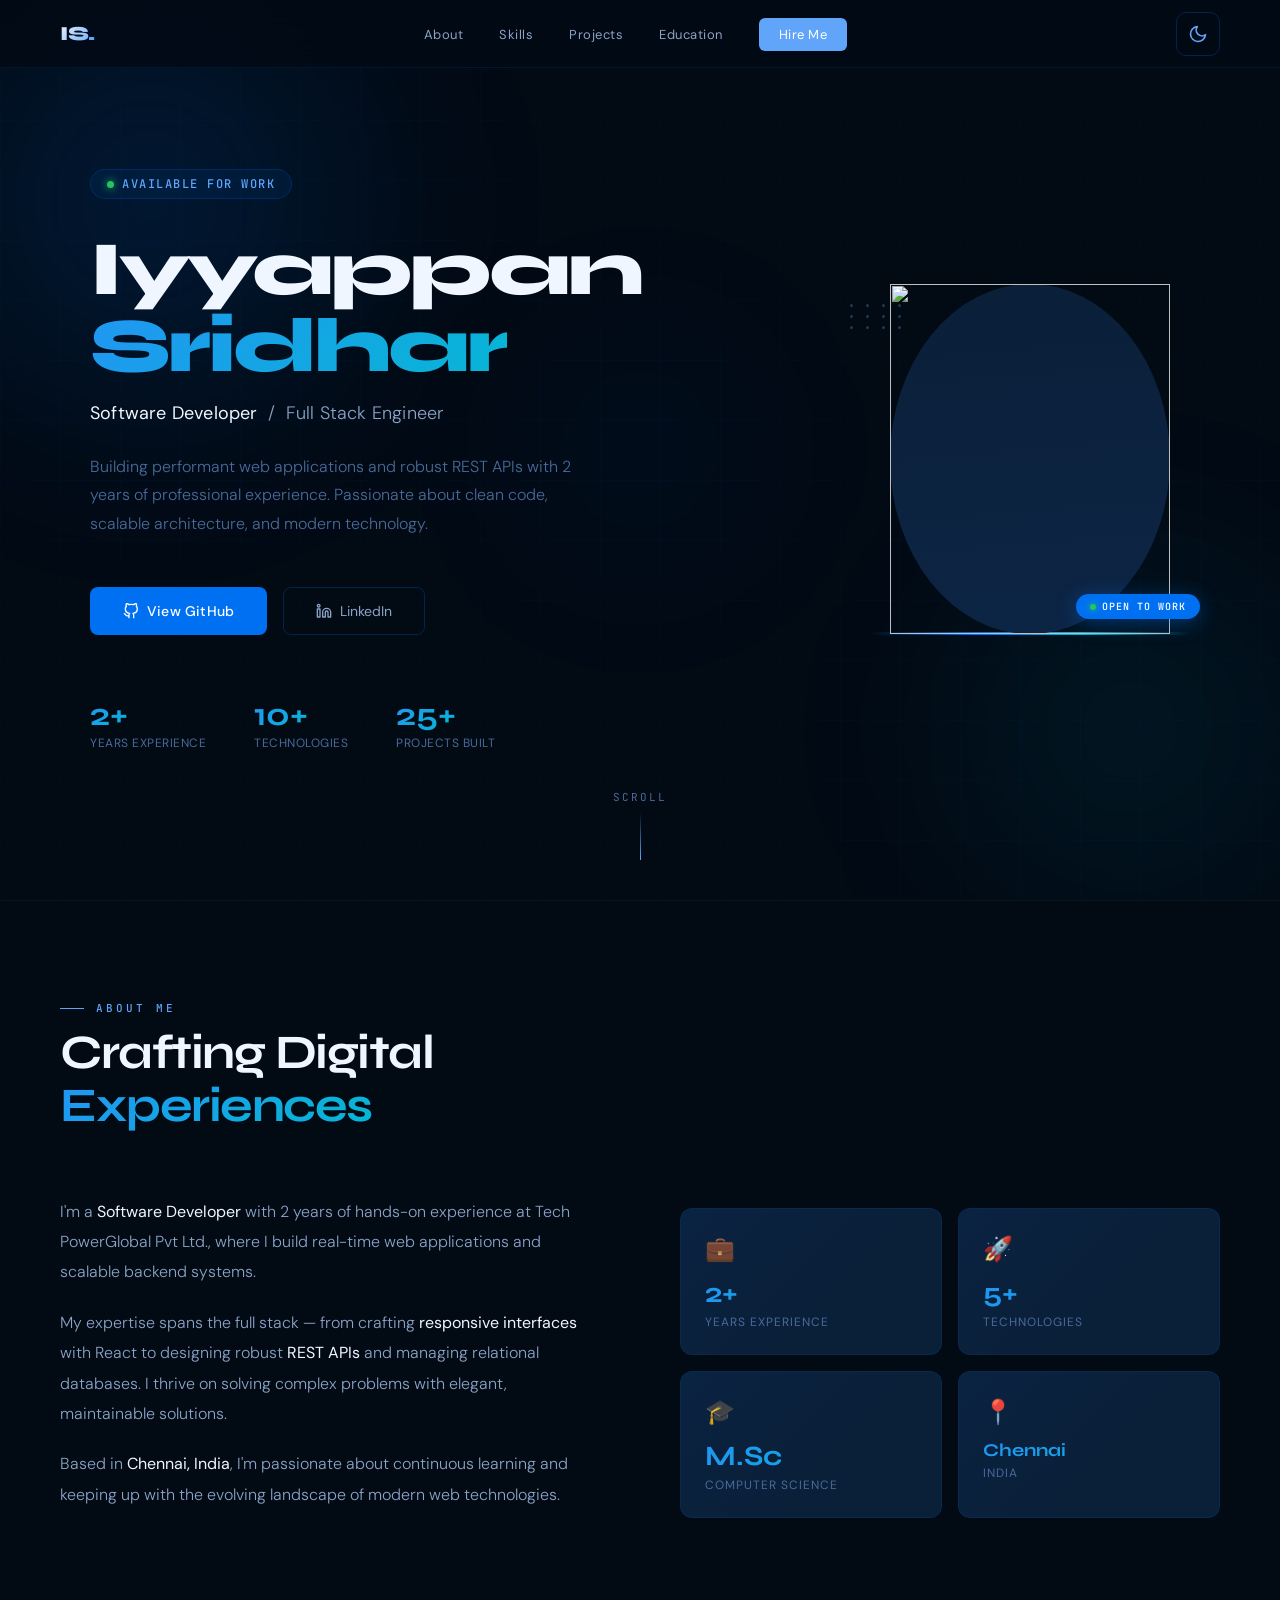
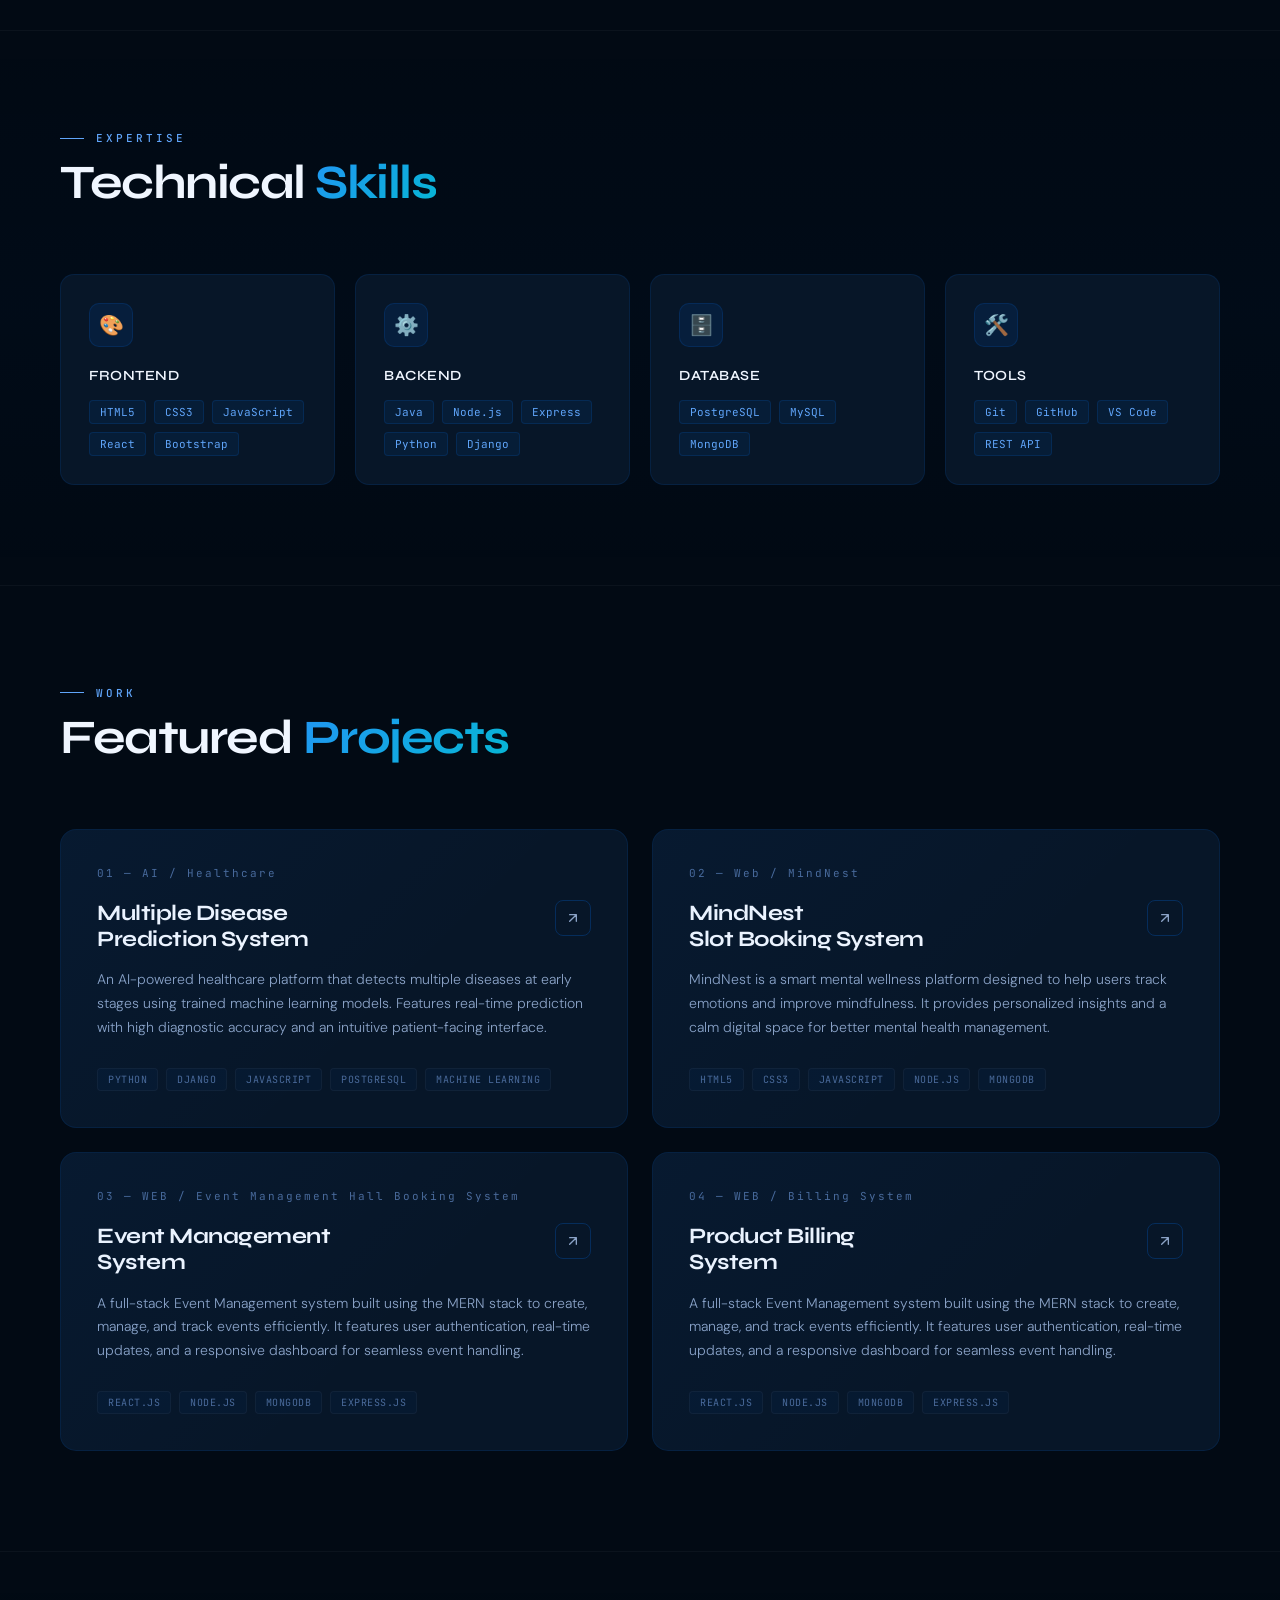
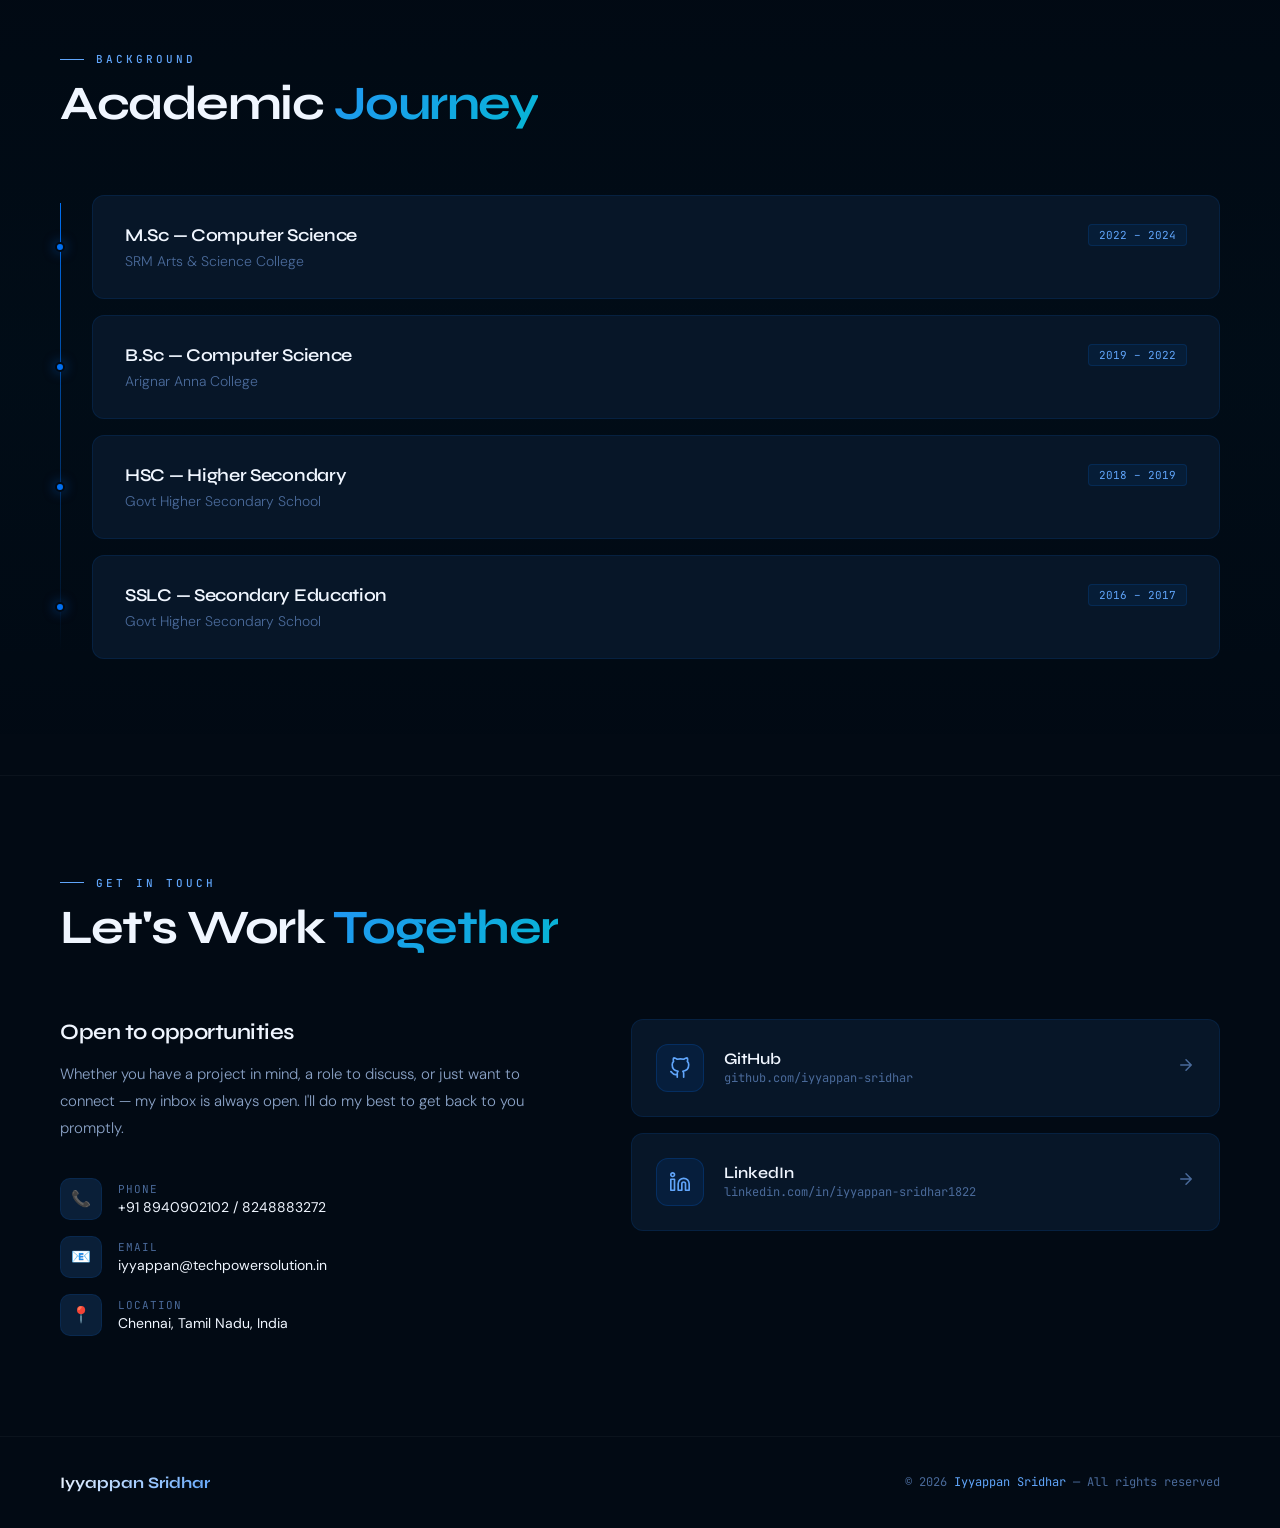
==== commit 679b9815: "Update index.html" ====
--- a/index.html
+++ b/index.html
@@ -1234,7 +1234,7 @@
         <div class="profile-img-wrap">
           
             <!-- TO ADD YOUR PHOTO: Replace the placeholder below with: -->
-            <img src="./public/assets/img/iyyappan.s.jpg" alt="Iyyappan Sridhar" />
+            <img src="https://github.com/iyyappan-sridhar/Iyyappan/blob/main/WhatsApp%20Image%202026-03-12%20at%204.20.10%20PM.jpeg" />
          
           <div class="profile-placeholder">
             <div class="avatar-initials">IS</div>
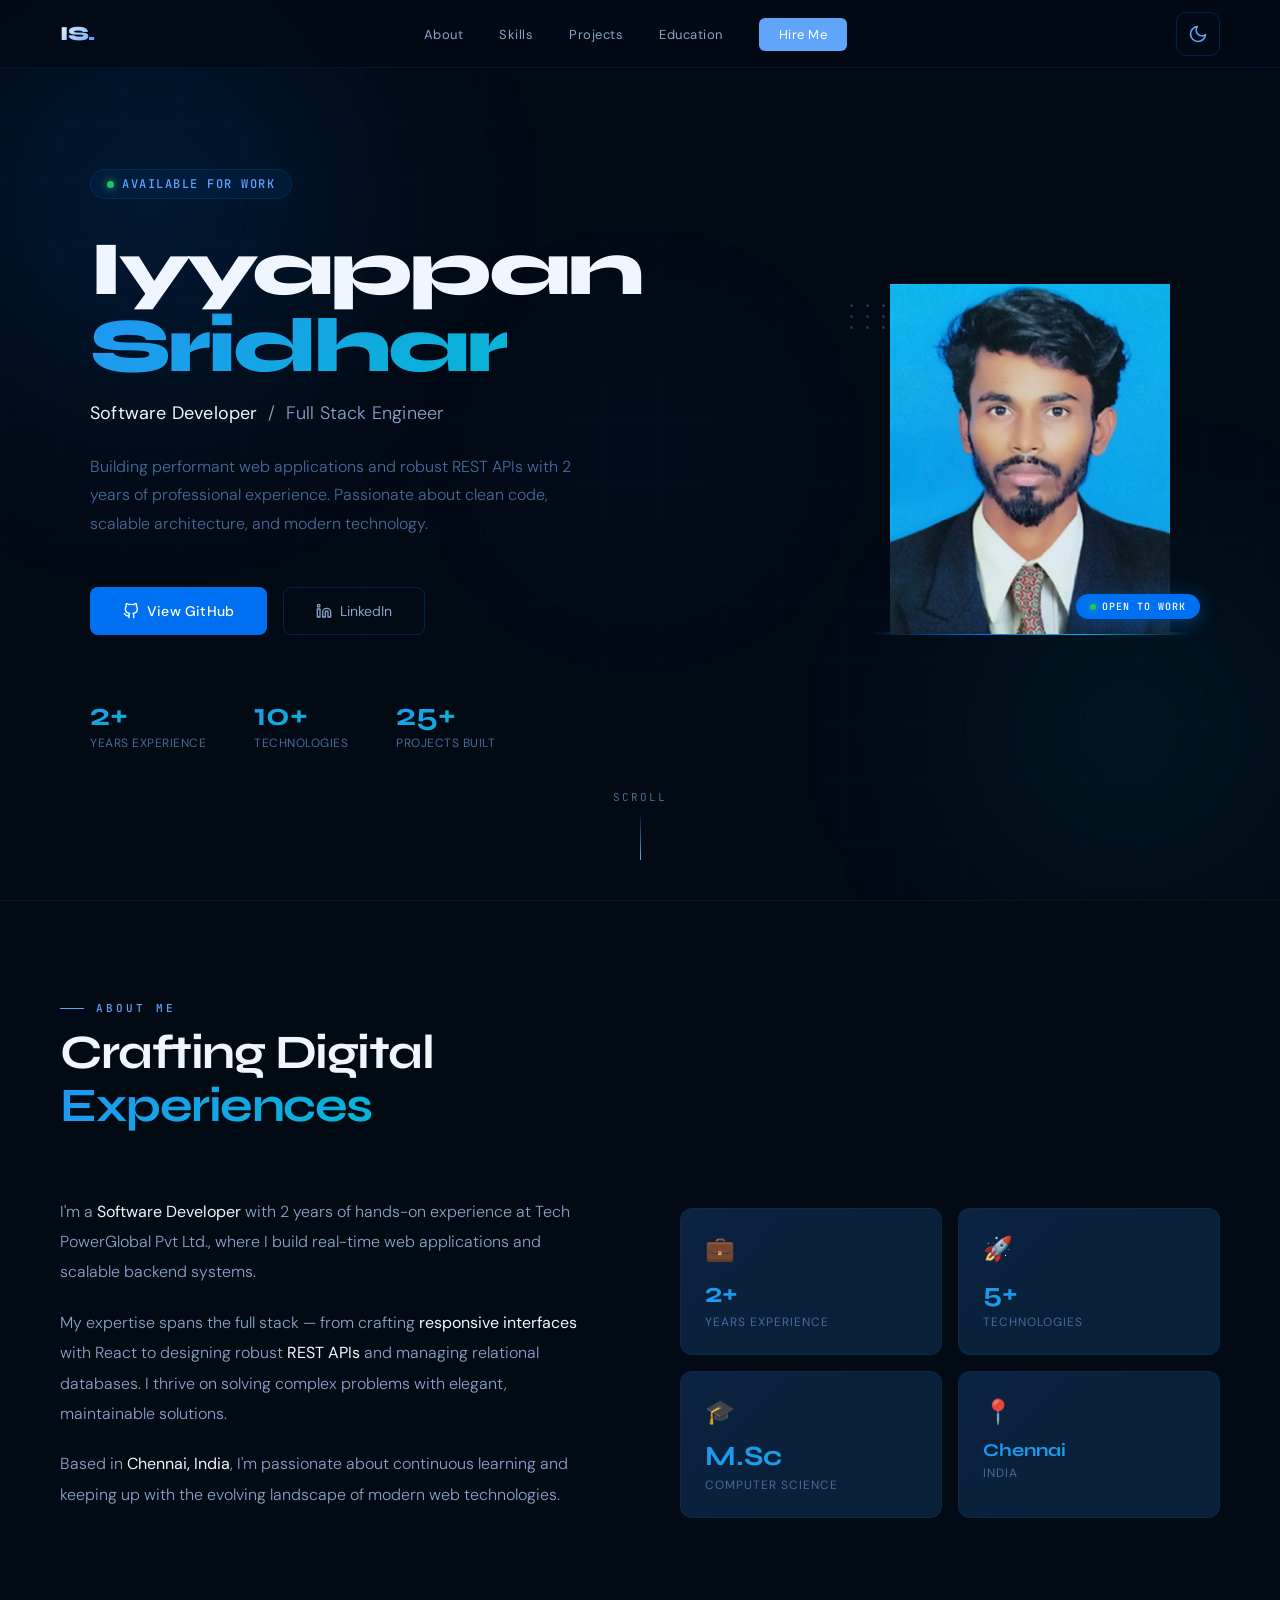
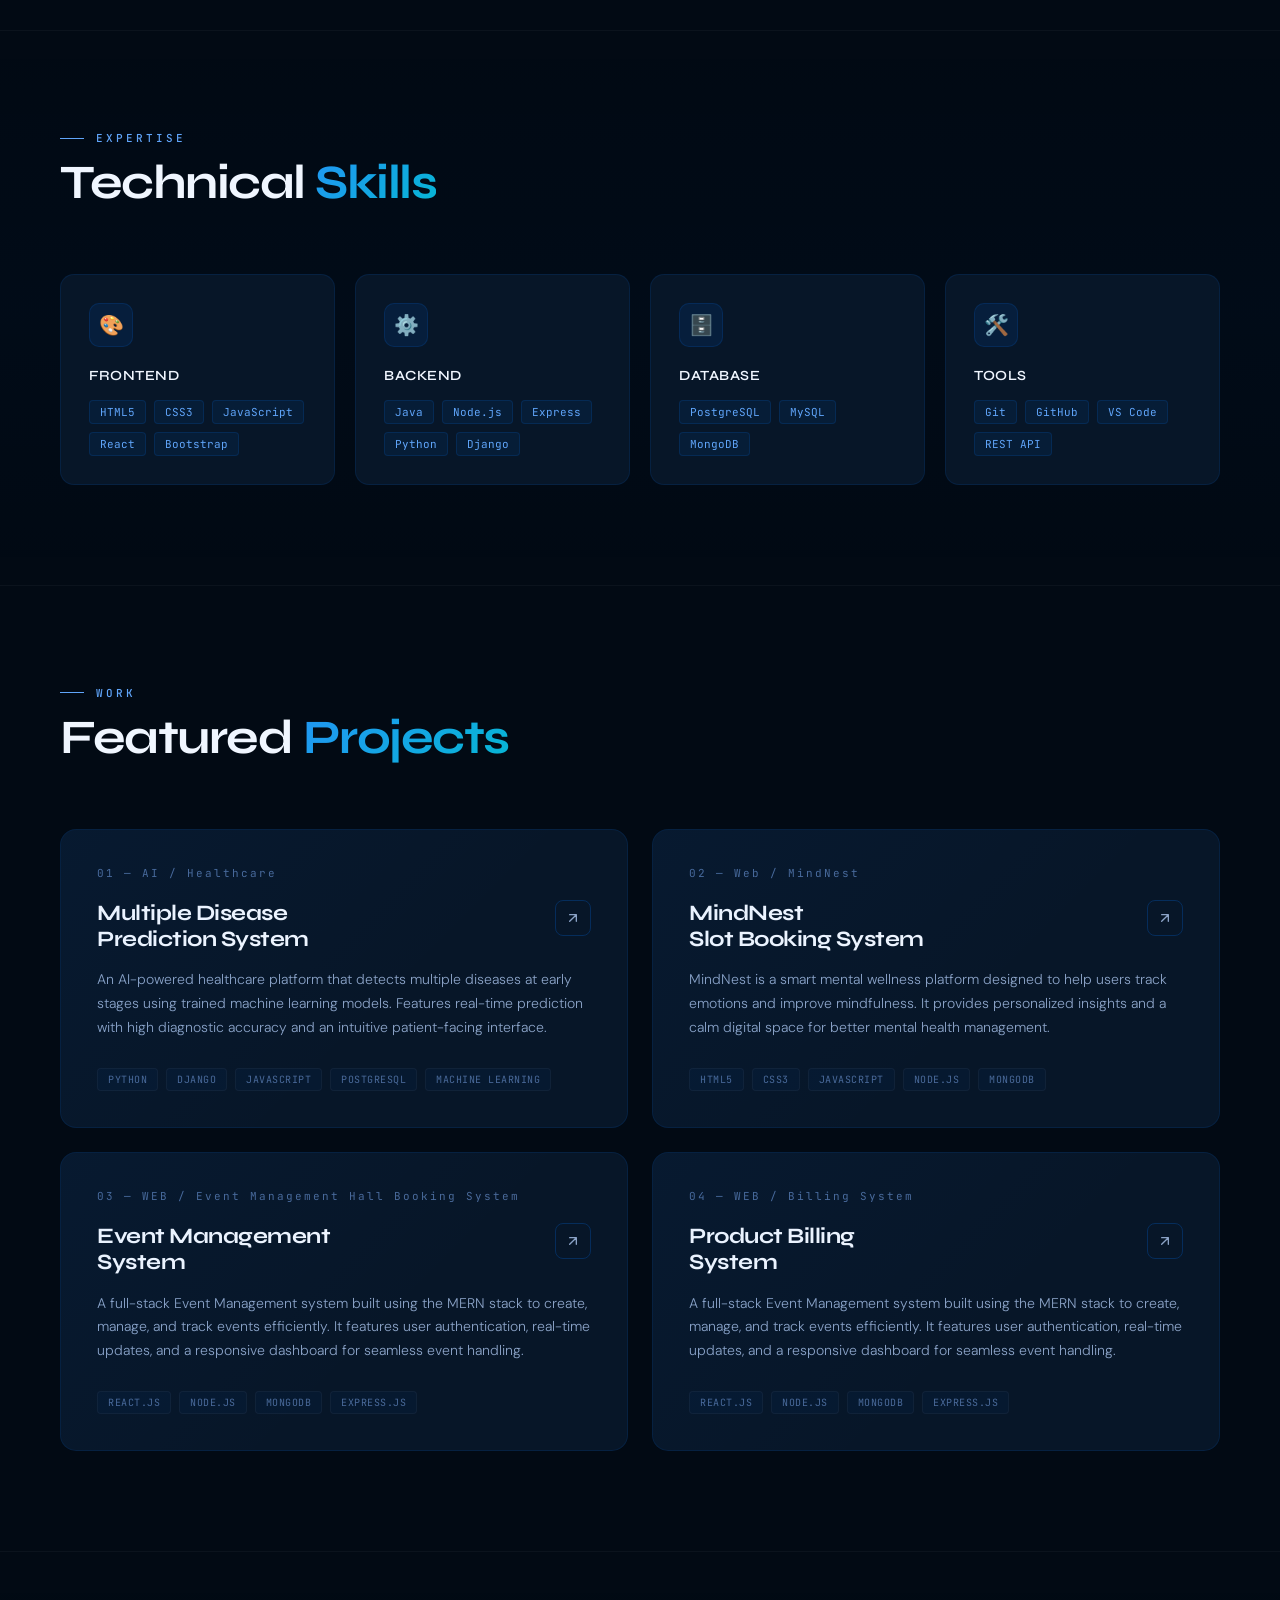
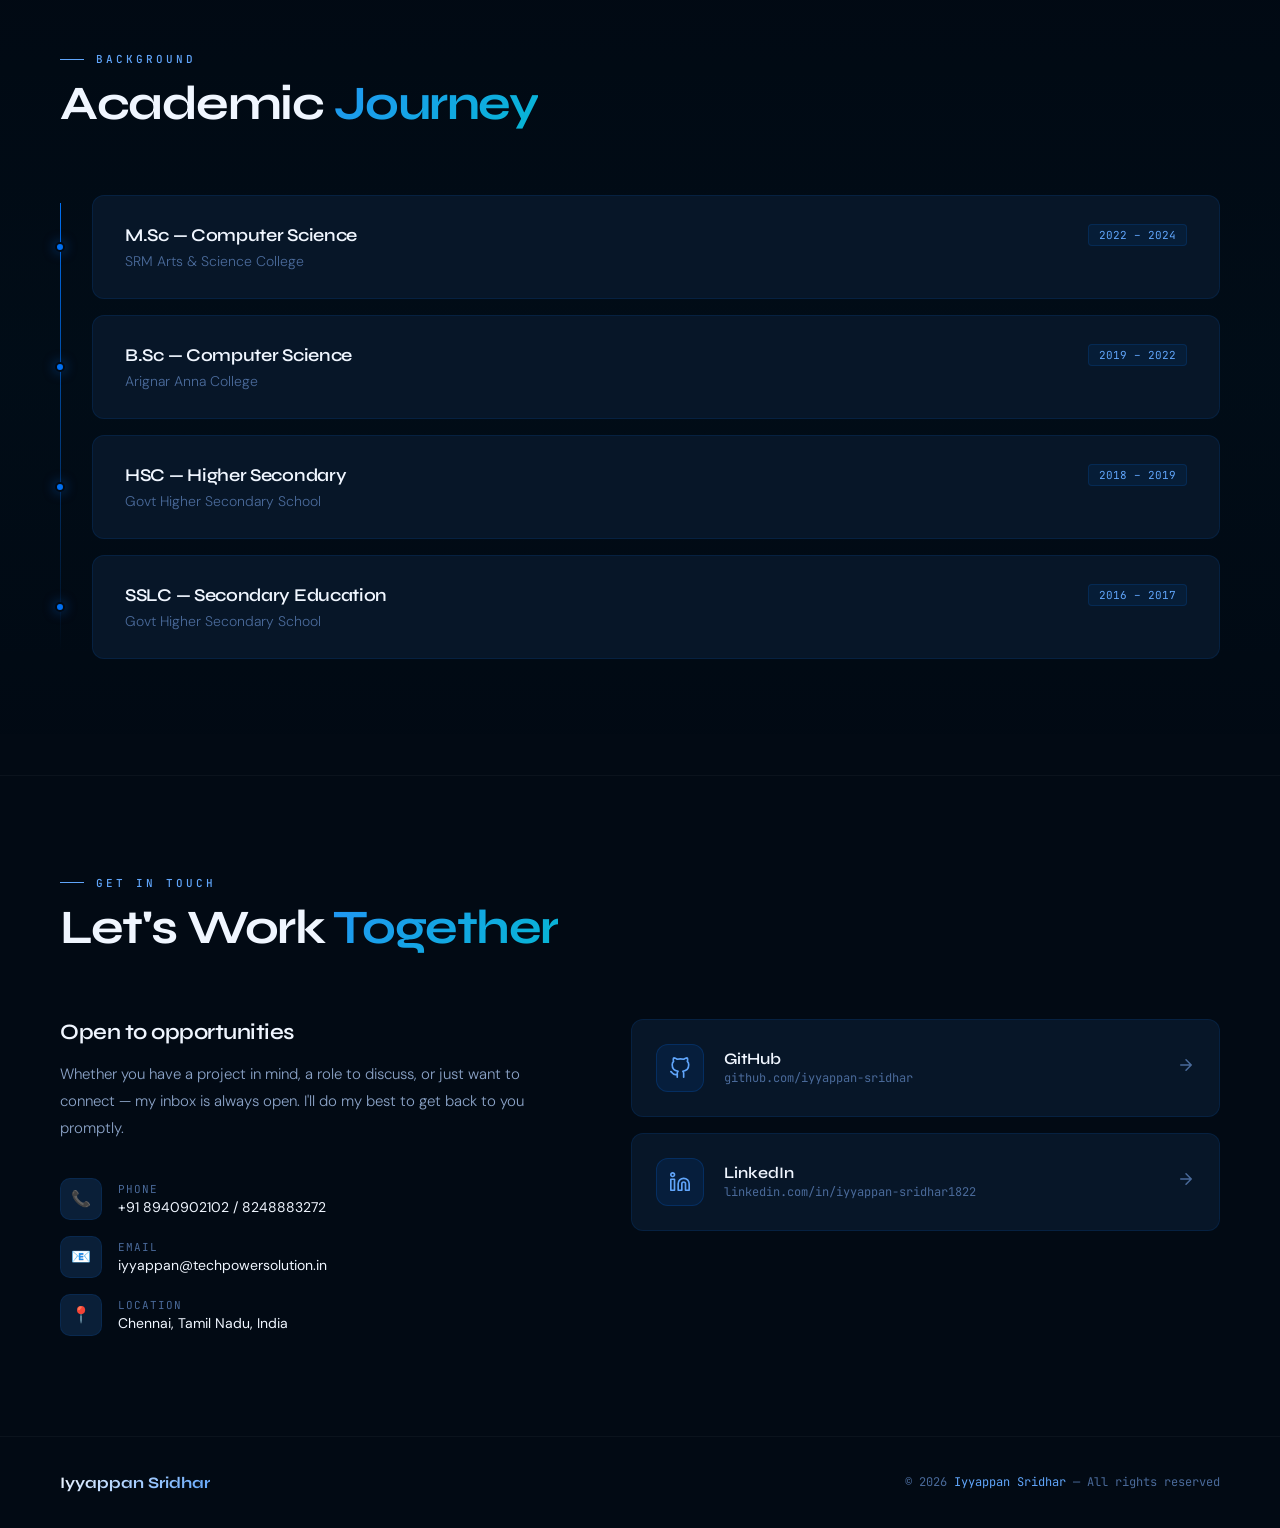
==== commit 5a1a12c6: "Update index.html" ====
--- a/index.html
+++ b/index.html
@@ -1234,7 +1234,7 @@
         <div class="profile-img-wrap">
           
             <!-- TO ADD YOUR PHOTO: Replace the placeholder below with: -->
-            <img src="https://github.com/iyyappan-sridhar/Iyyappan/blob/main/WhatsApp%20Image%202026-03-12%20at%204.20.10%20PM.jpeg" />
+            <img src="photo.jpeg" />
          
           <div class="profile-placeholder">
             <div class="avatar-initials">IS</div>
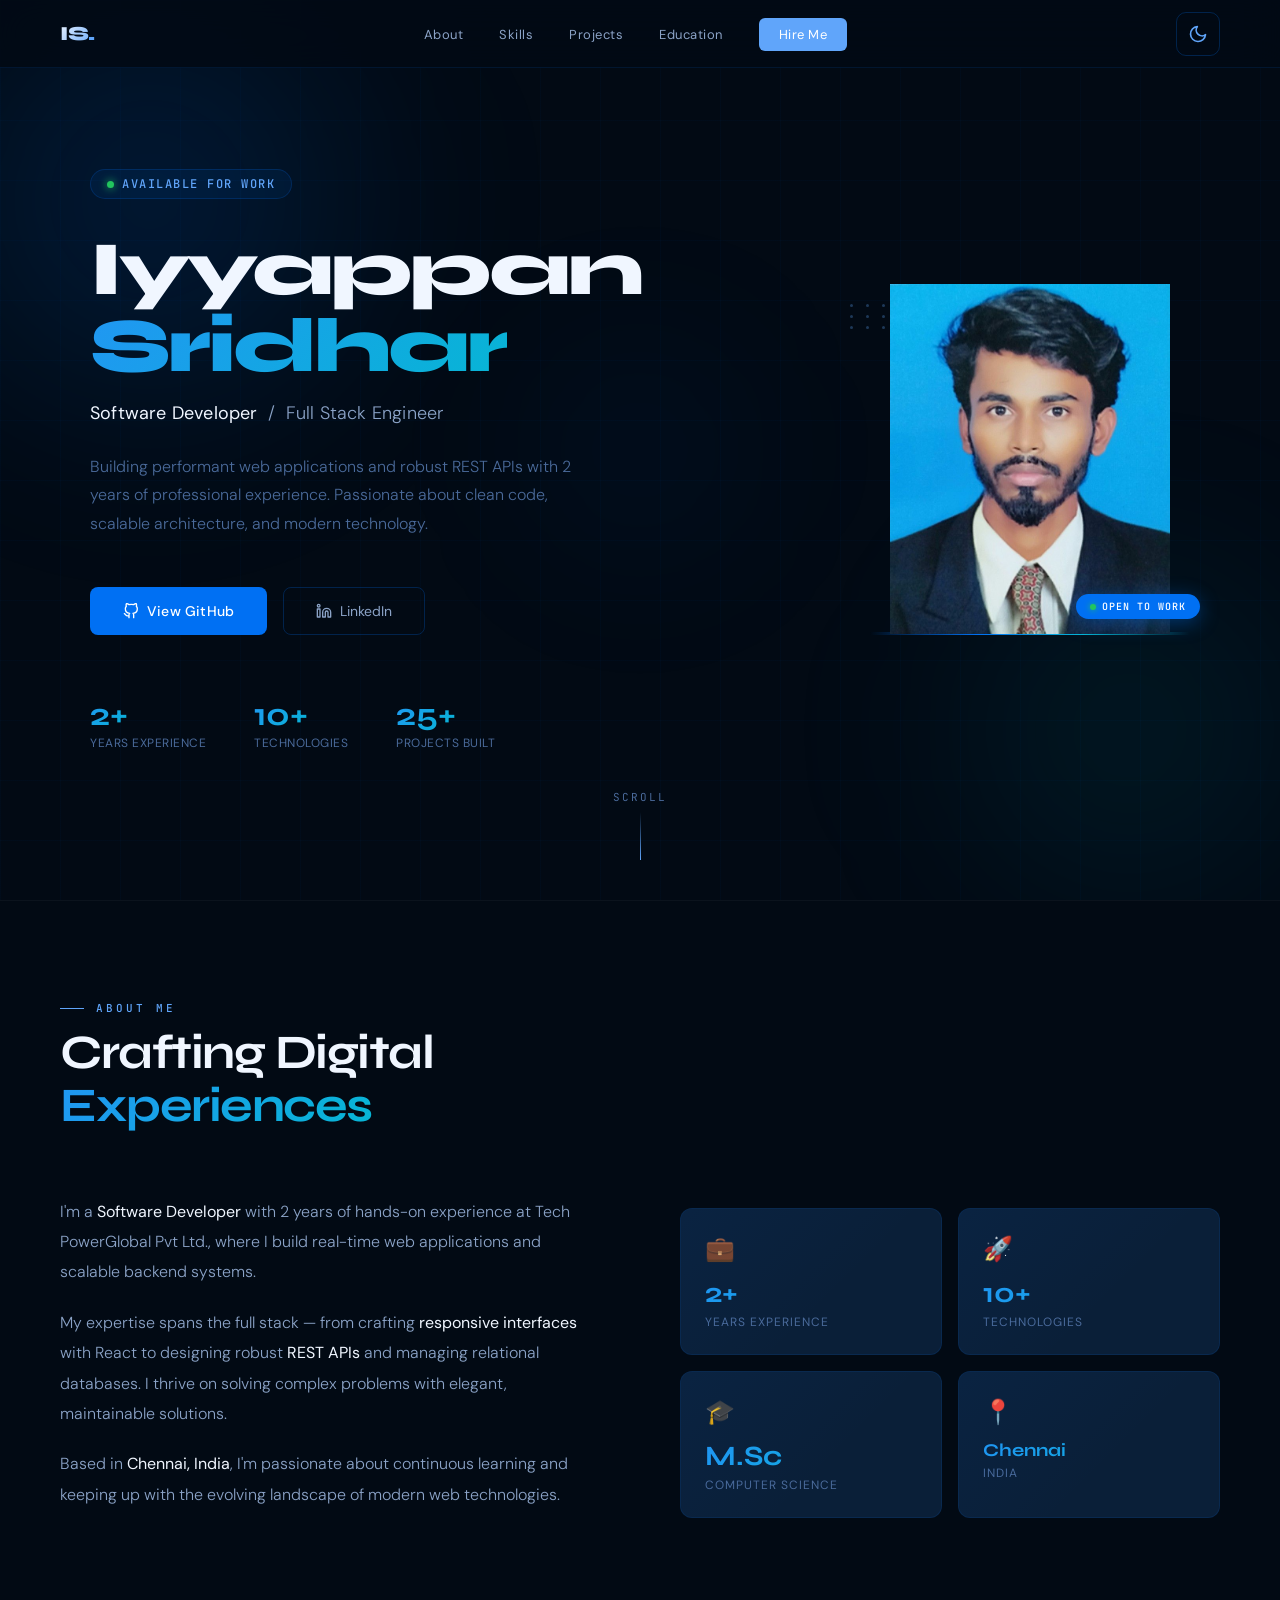
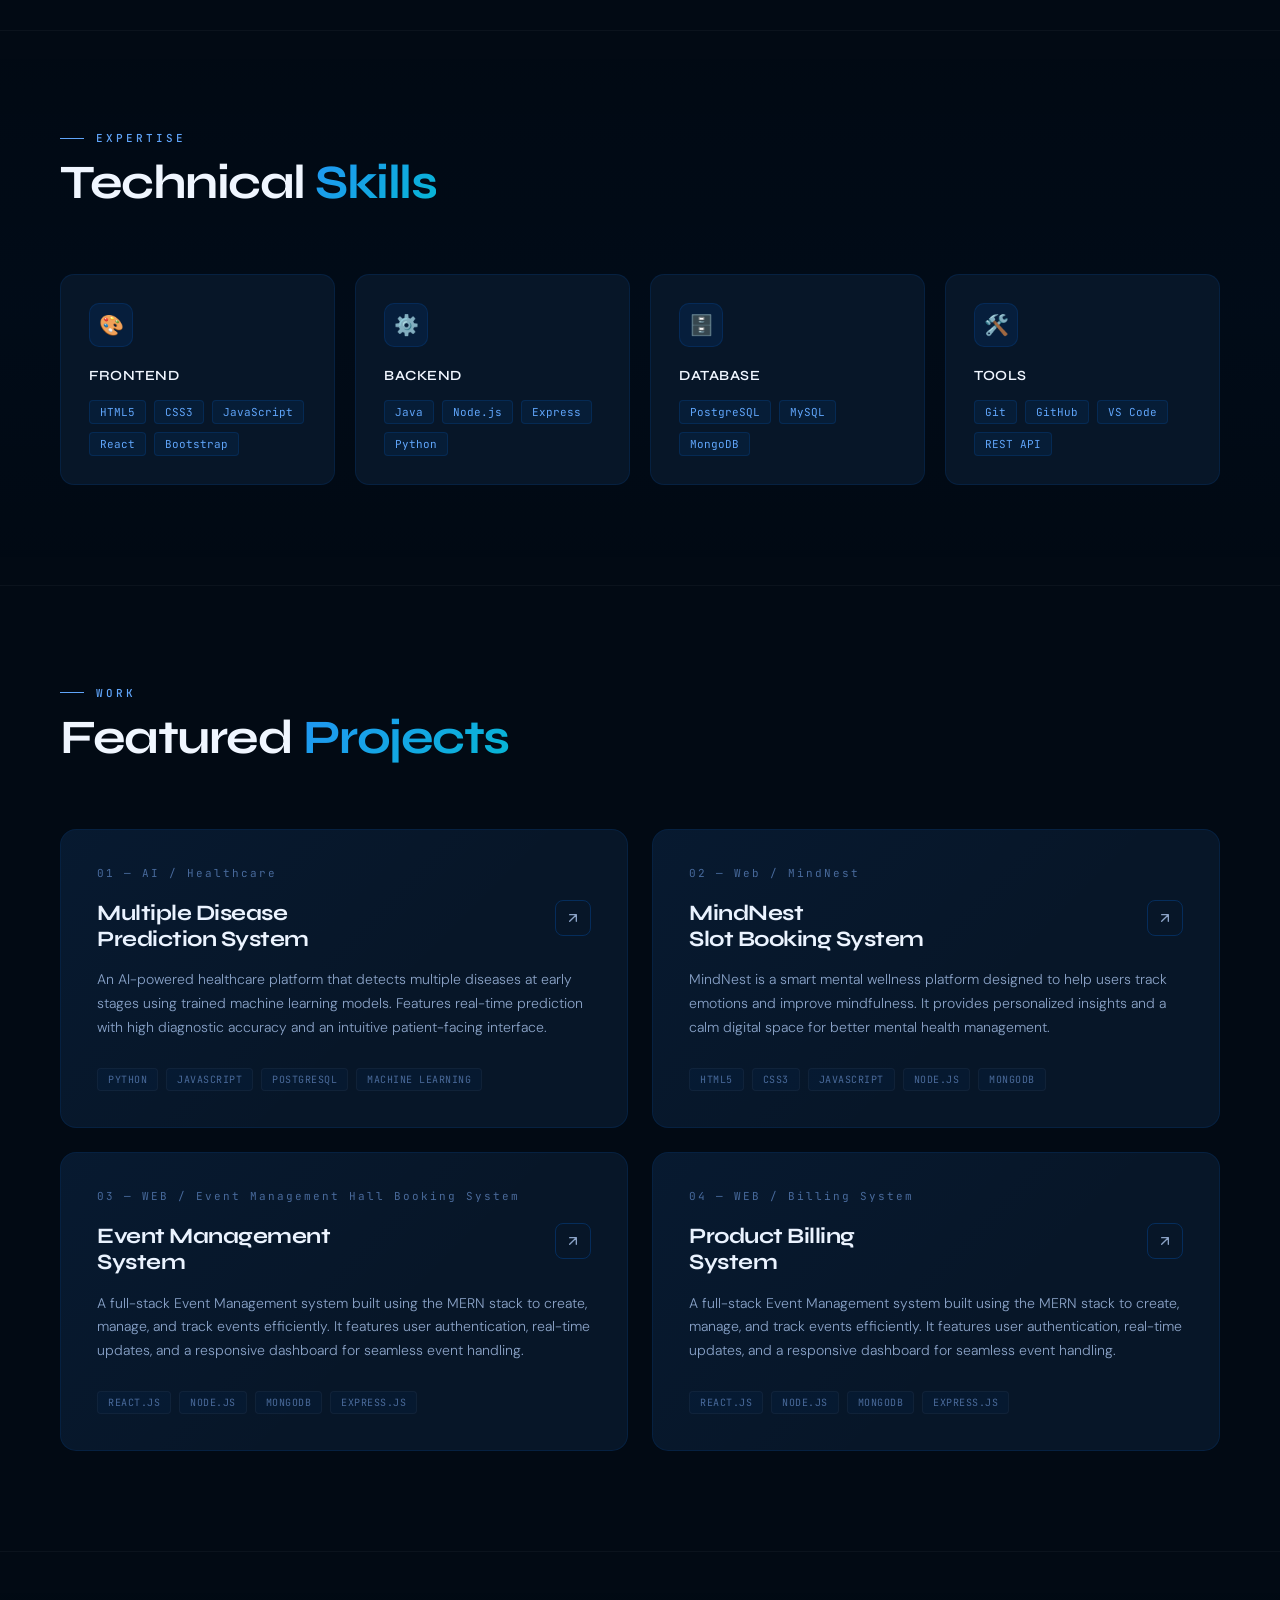
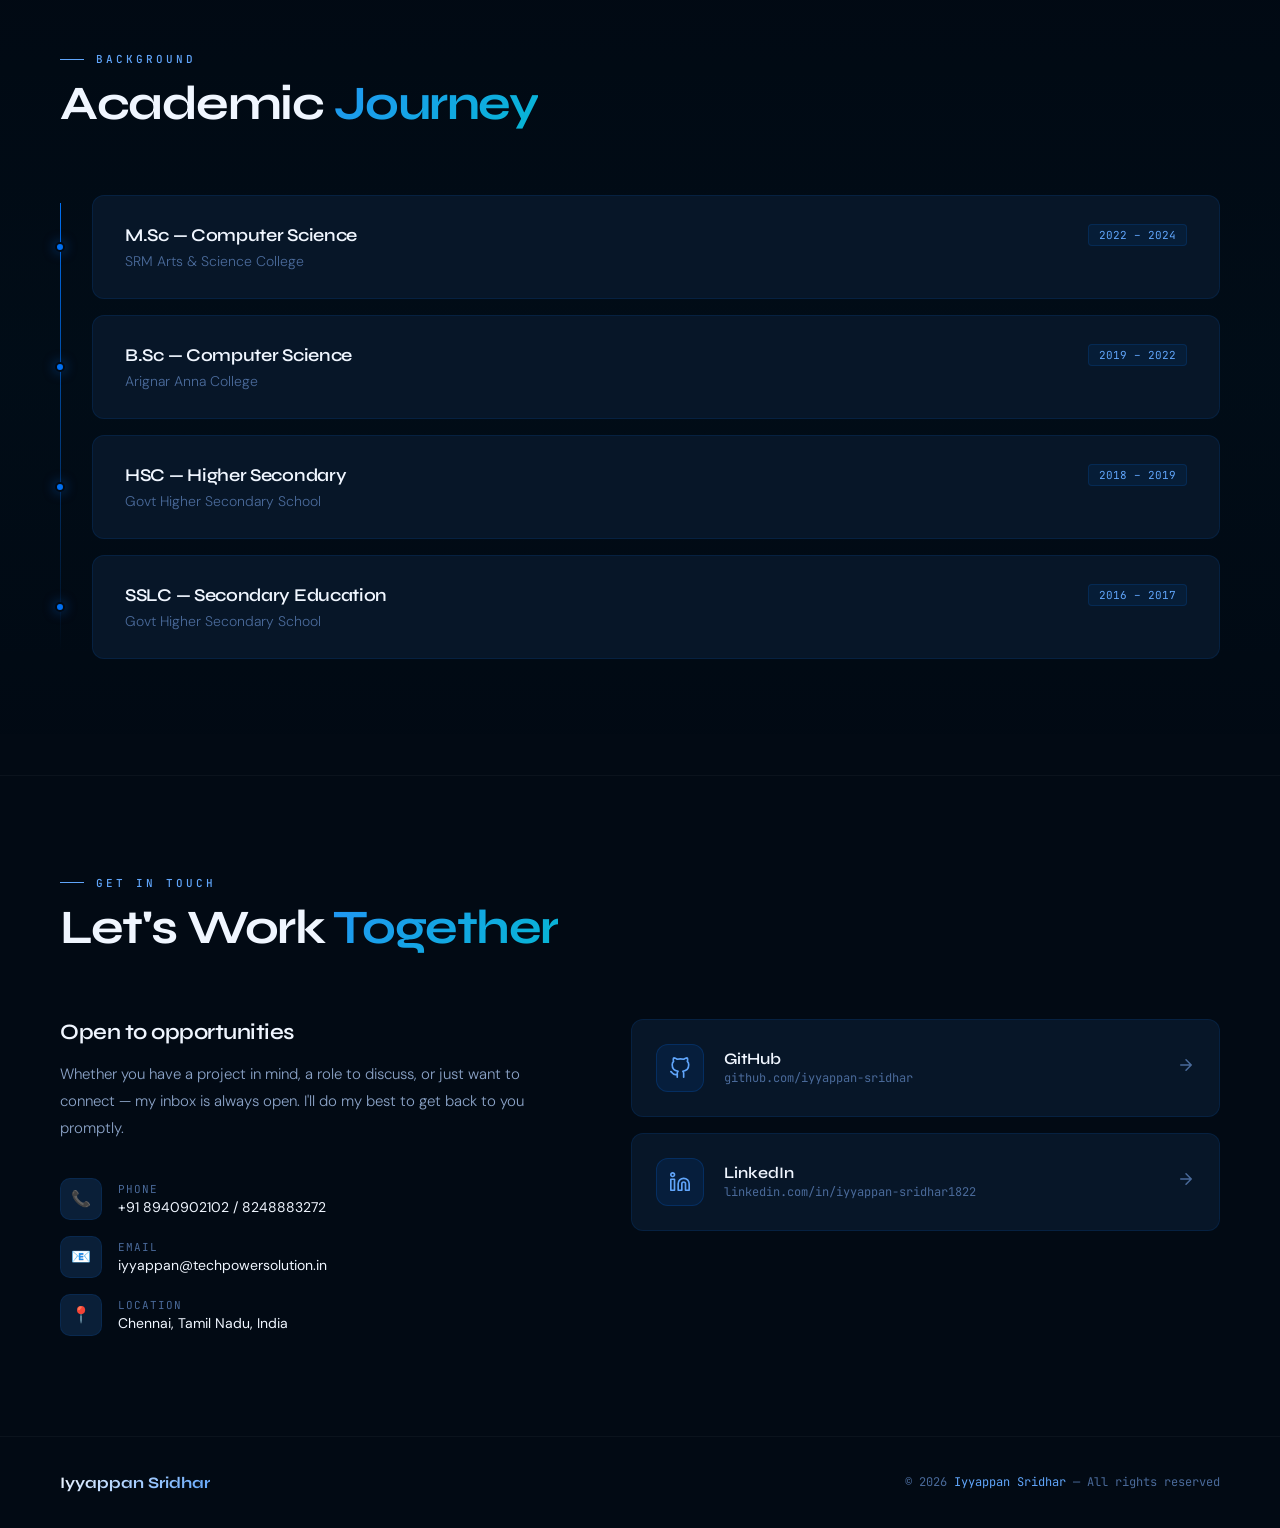
==== commit 9240a738: "Update index.html" ====
--- a/index.html
+++ b/index.html
@@ -1280,7 +1280,7 @@
       </div>
       <div class="about-card">
         <span class="card-icon">🚀</span>
-        <div class="card-num">5+</div>
+        <div class="card-num">10+</div>
         <div class="card-label">Technologies</div>
       </div>
       <div class="about-card">
@@ -1323,7 +1323,7 @@
         <span class="skill-tag">Node.js</span>
         <span class="skill-tag">Express</span>
         <span class="skill-tag">Python</span>
-        <span class="skill-tag">Django</span>
+        <!-- <span class="skill-tag">Django</span> -->
       </div>
     </div>
     <div class="skill-group">
@@ -1366,7 +1366,7 @@
       <p class="proj-desc">An AI-powered healthcare platform that detects multiple diseases at early stages using trained machine learning models. Features real-time prediction with high diagnostic accuracy and an intuitive patient-facing interface.</p>
       <div class="proj-tech-row">
         <span class="proj-tech">Python</span>
-        <span class="proj-tech">Django</span>
+        <!-- <span class="proj-tech">Django</span> -->
         <span class="proj-tech">JavaScript</span>
         <span class="proj-tech">PostgreSQL</span>
         <span class="proj-tech">Machine Learning</span>
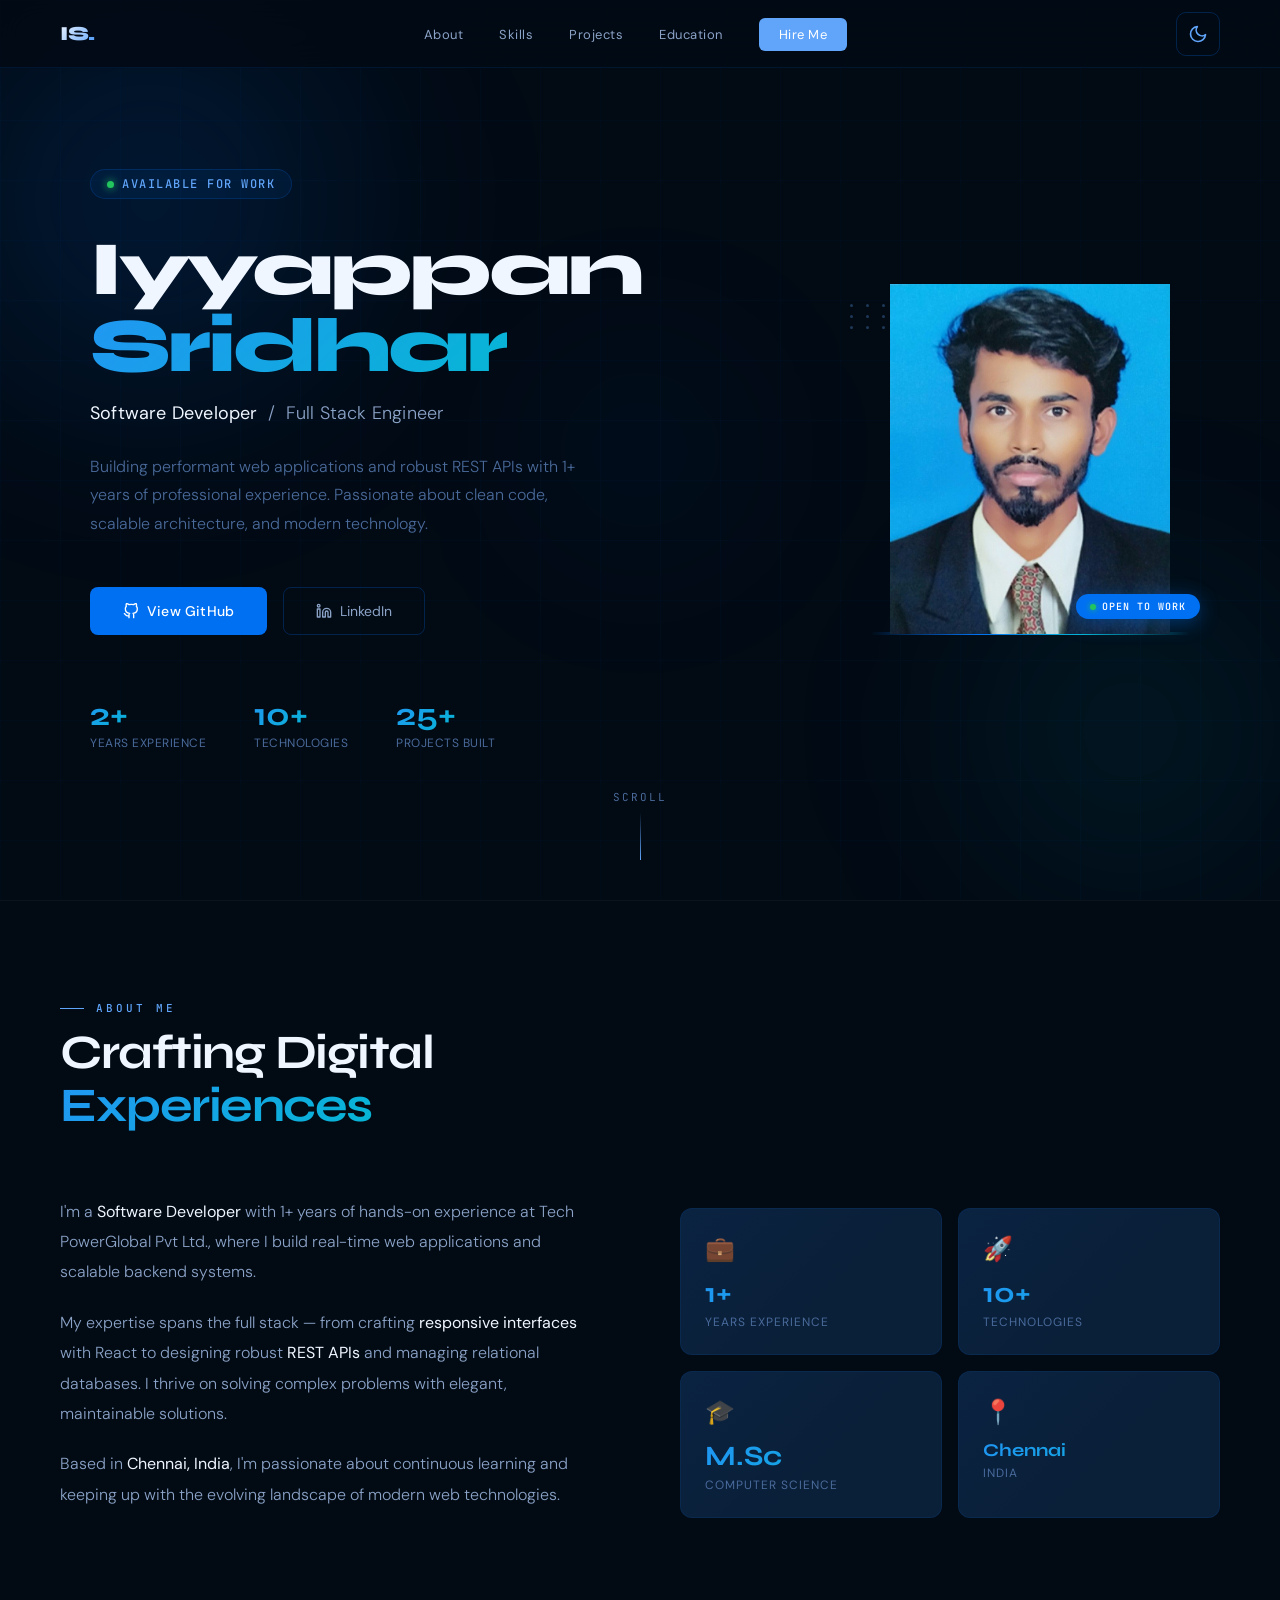
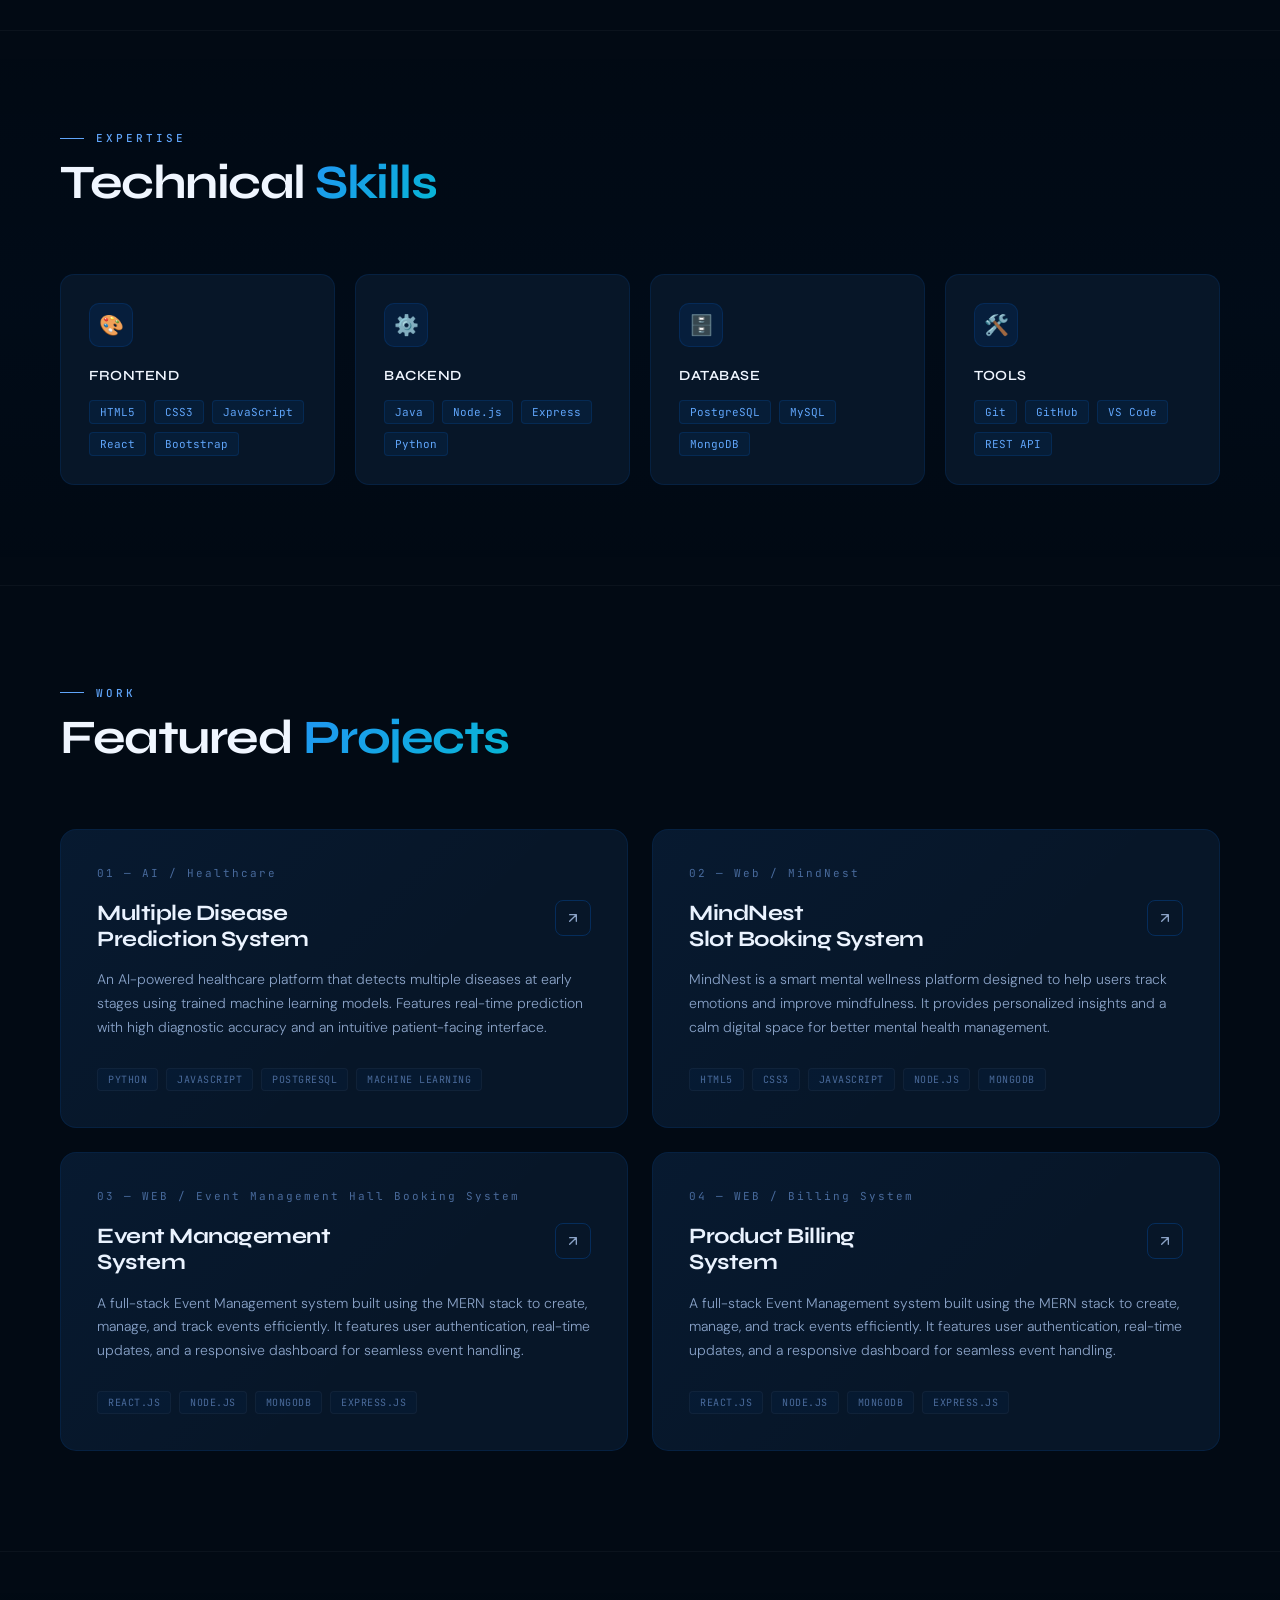
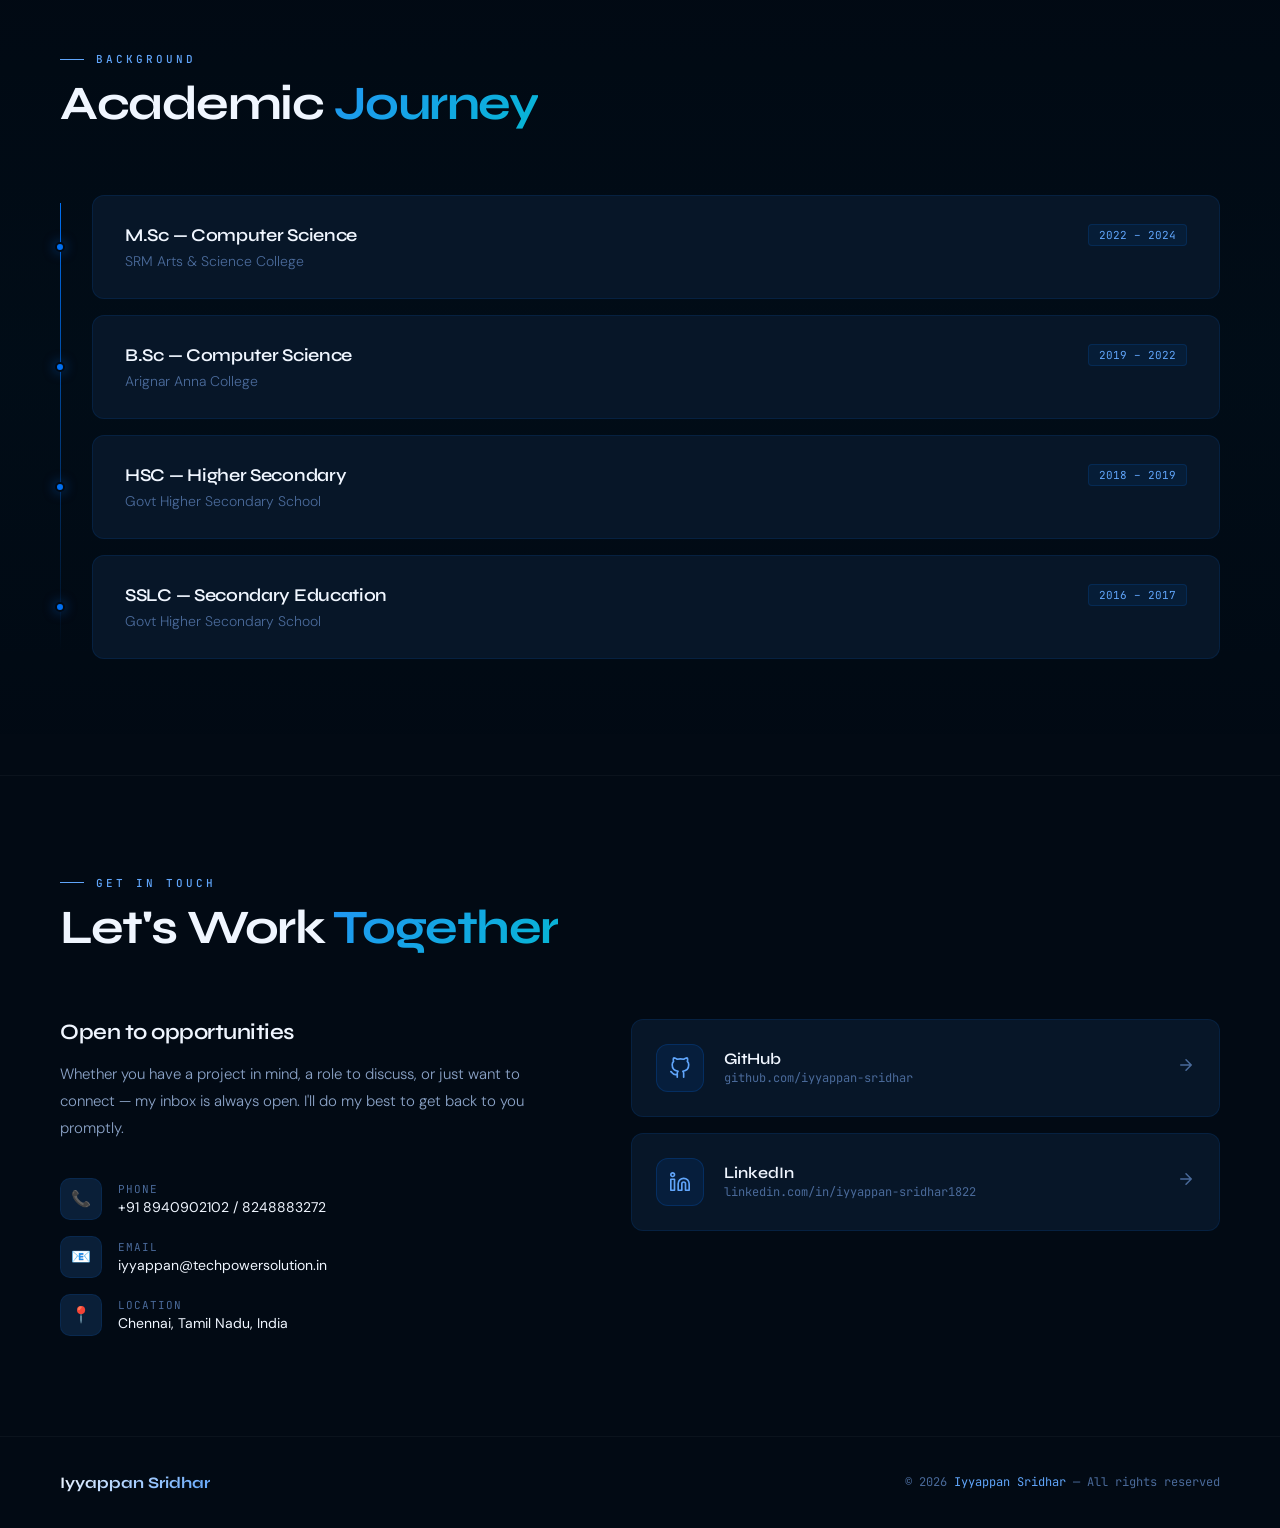
==== commit 94ebdf77: "Change experience from 2 years to 1+ years Updated years of experience from 2 years to 1+ years in m" ====
--- a/index.html
+++ b/index.html
@@ -1191,7 +1191,7 @@
       </p>
 
       <p class="hero-desc">
-        Building performant web applications and robust REST APIs with 2 years of professional experience. Passionate about clean code, scalable architecture, and modern technology.
+        Building performant web applications and robust REST APIs with 1+ years of professional experience. Passionate about clean code, scalable architecture, and modern technology.
       </p>
 
       <div class="hero-actions">
@@ -1268,14 +1268,14 @@
   </div>
   <div class="about-grid">
     <div class="about-text-block">
-      <p>I'm a <strong>Software Developer</strong> with 2 years of hands-on experience at Tech PowerGlobal Pvt Ltd., where I build real-time web applications and scalable backend systems.</p>
+      <p>I'm a <strong>Software Developer</strong> with 1+ years of hands-on experience at Tech PowerGlobal Pvt Ltd., where I build real-time web applications and scalable backend systems.</p>
       <p>My expertise spans the full stack — from crafting <strong>responsive interfaces</strong> with React to designing robust <strong>REST APIs</strong> and managing relational databases. I thrive on solving complex problems with elegant, maintainable solutions.</p>
       <p>Based in <strong>Chennai, India</strong>, I'm passionate about continuous learning and keeping up with the evolving landscape of modern web technologies.</p>
     </div>
     <div class="about-card-grid">
       <div class="about-card">
         <span class="card-icon">💼</span>
-        <div class="card-num">2+</div>
+        <div class="card-num">1+</div>
         <div class="card-label">Years Experience</div>
       </div>
       <div class="about-card">
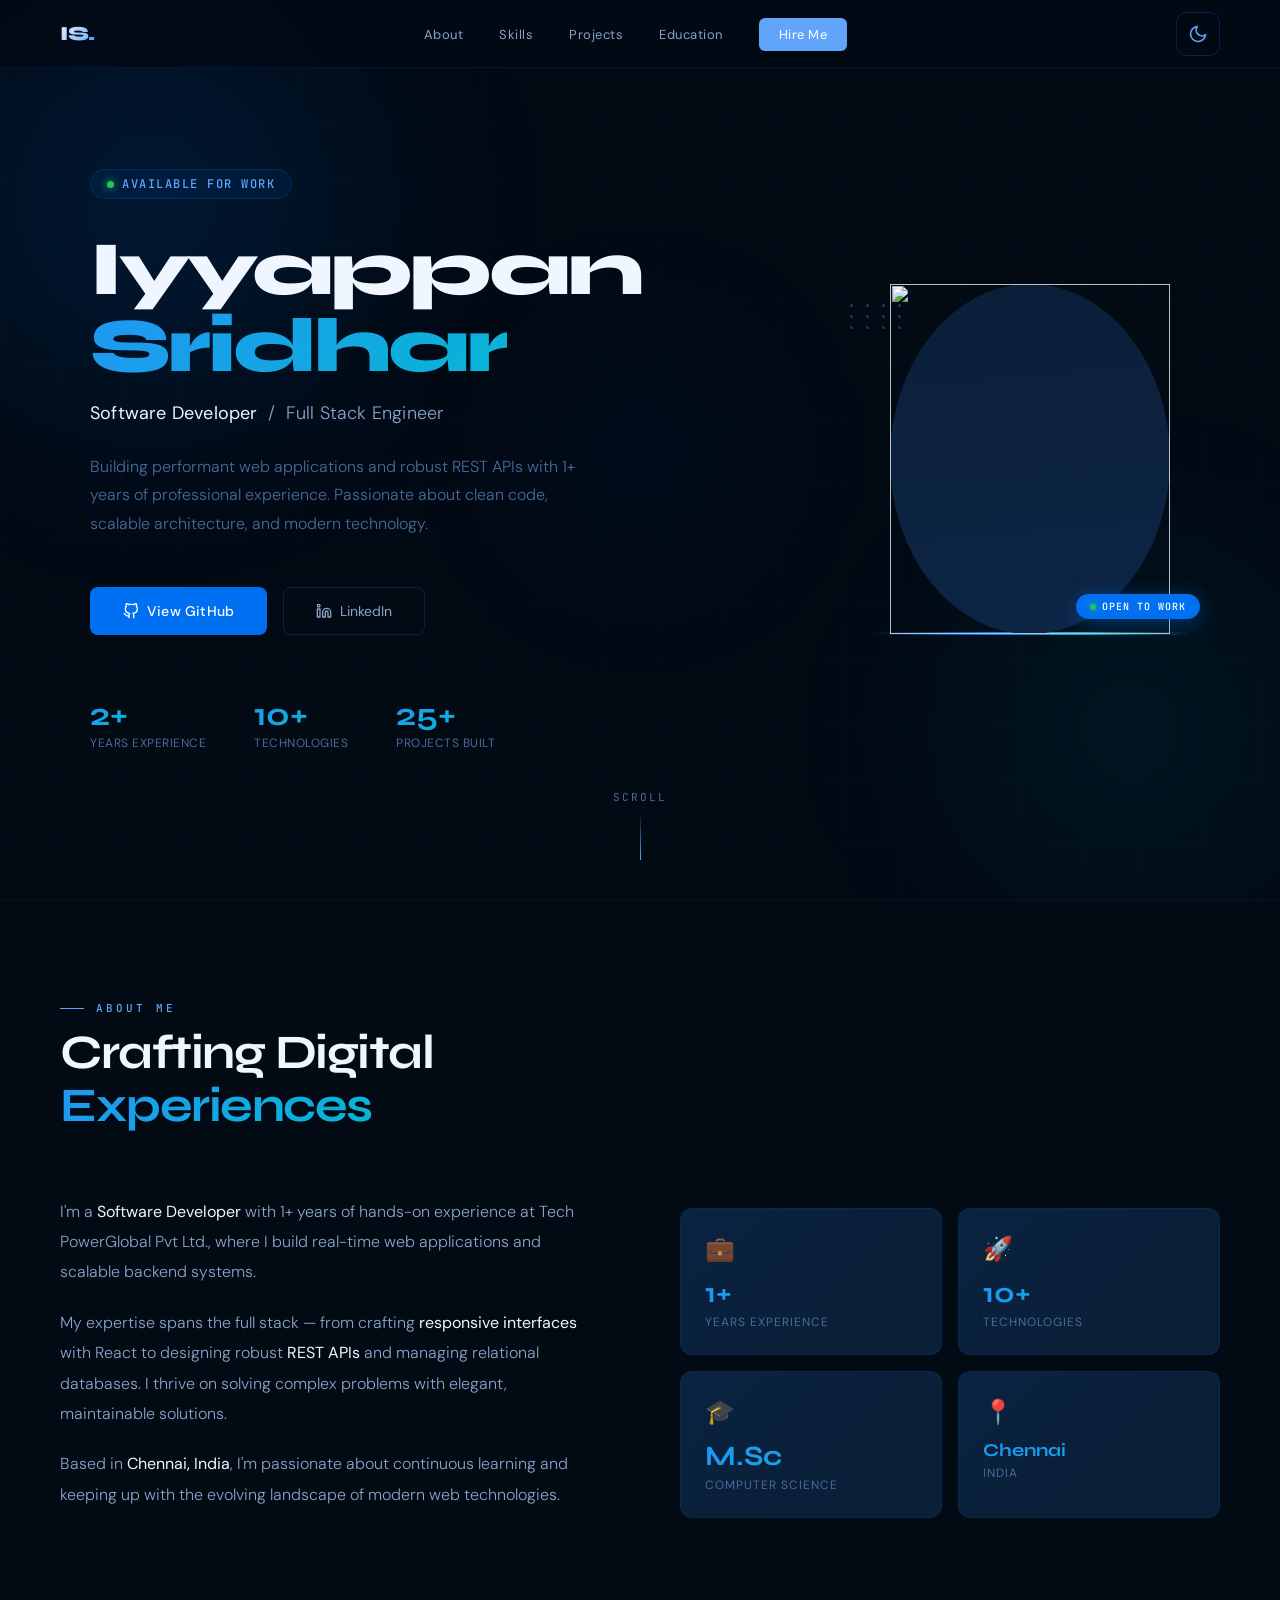
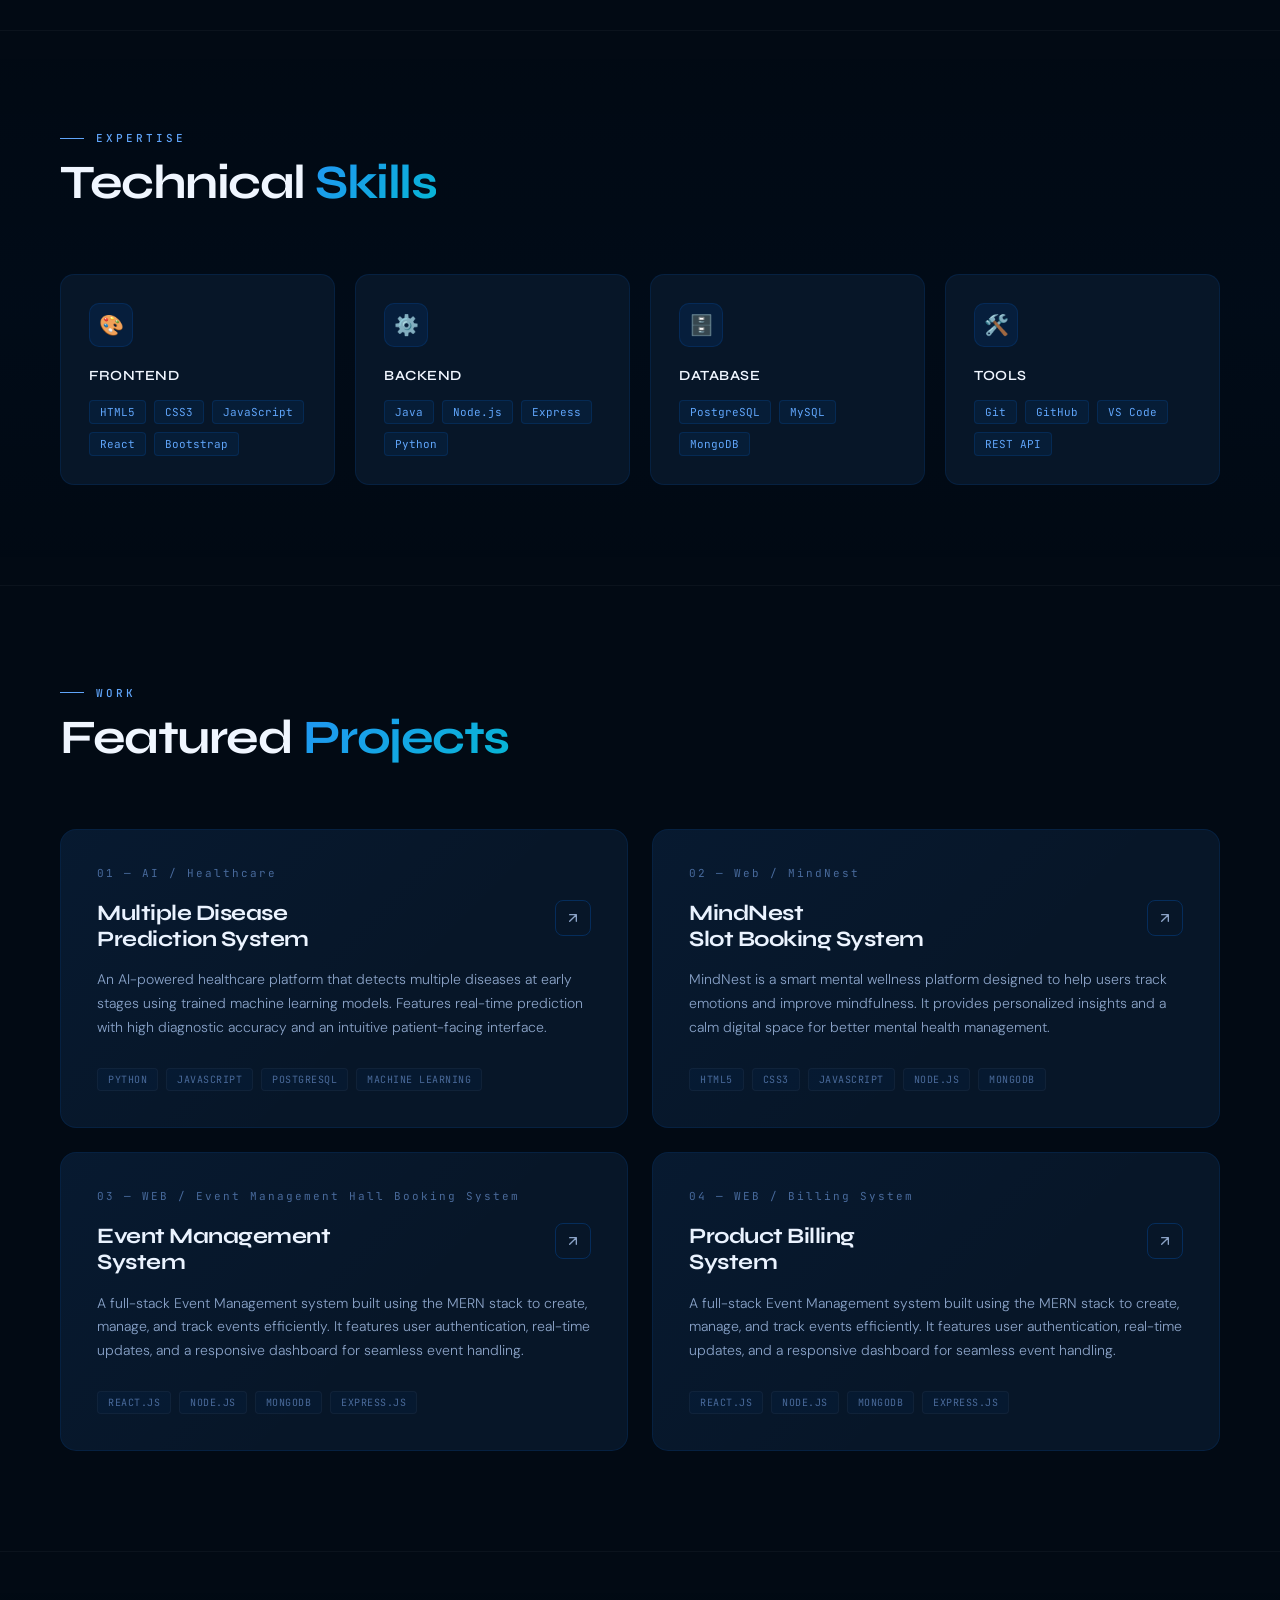
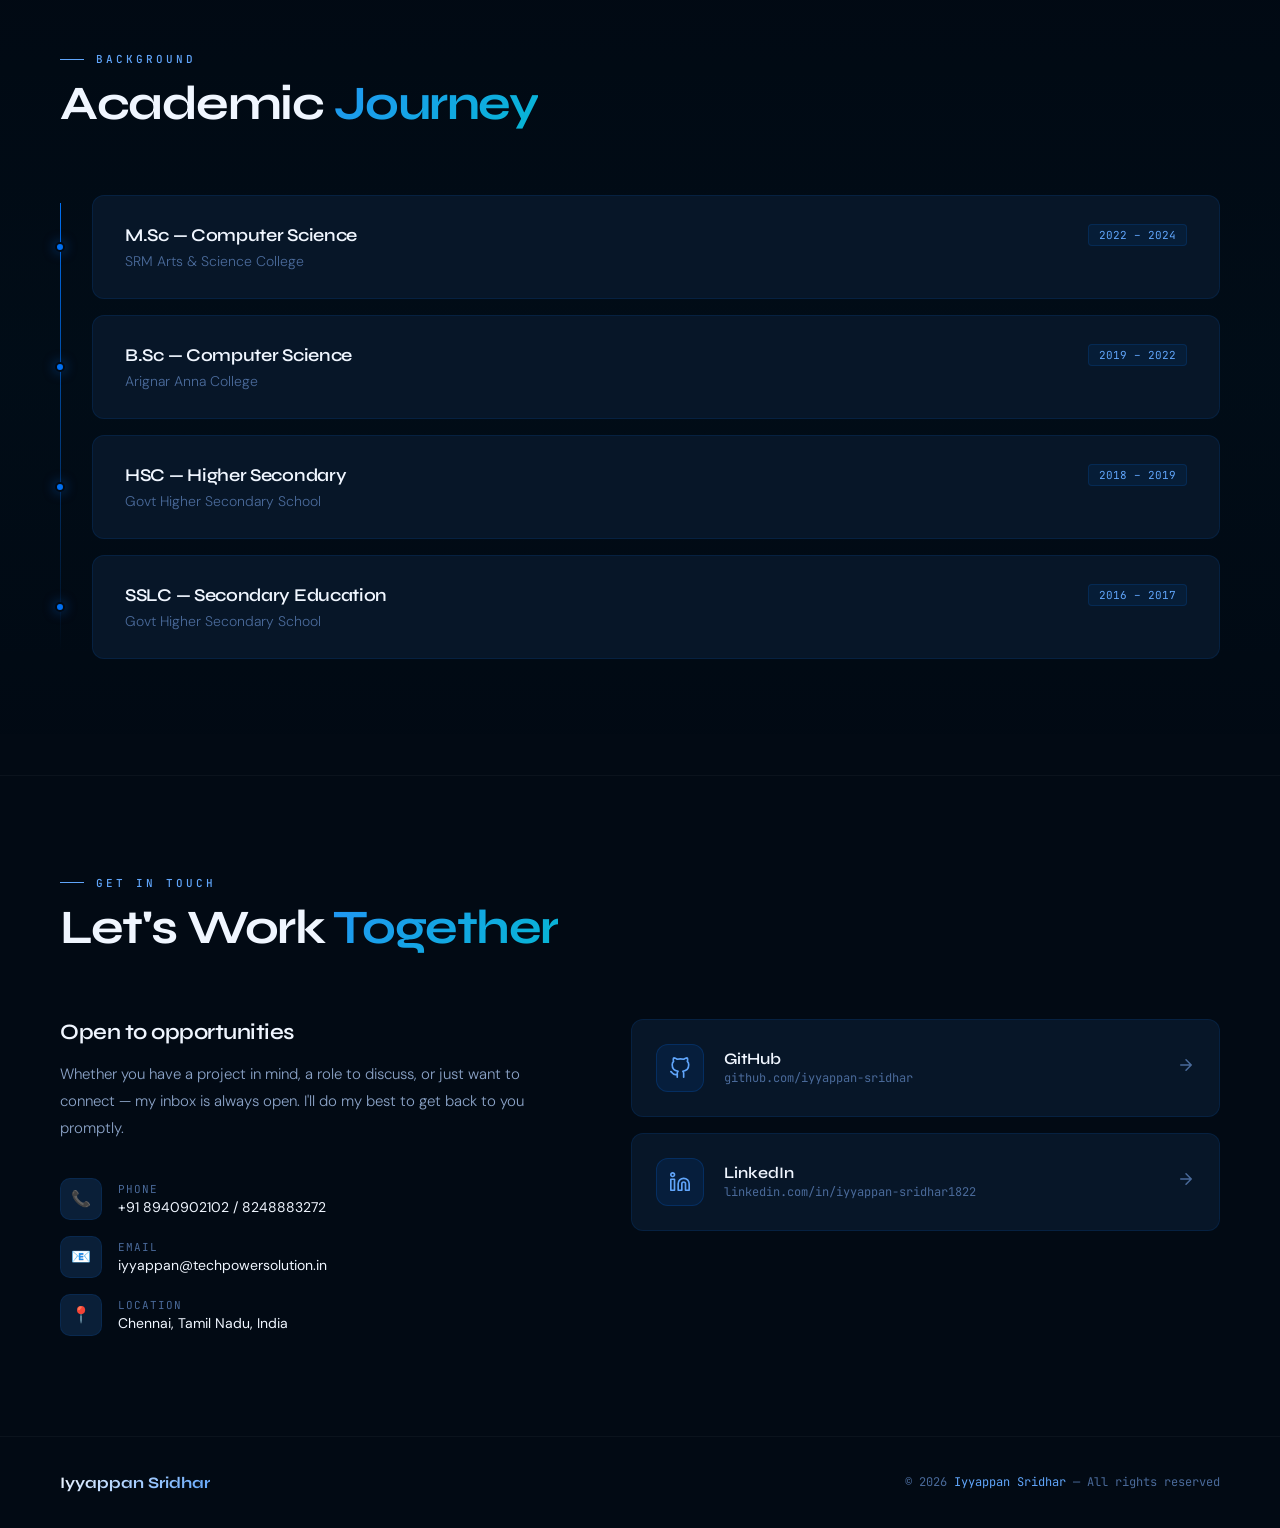
==== commit c375b96e: "Update profile image source from photo.jpeg to iyyappan.png" ====
--- a/index.html
+++ b/index.html
@@ -1234,7 +1234,7 @@
         <div class="profile-img-wrap">
           
             <!-- TO ADD YOUR PHOTO: Replace the placeholder below with: -->
-            <img src="photo.jpeg" />
+            <img src="iyyappan.png" />
          
           <div class="profile-placeholder">
             <div class="avatar-initials">IS</div>
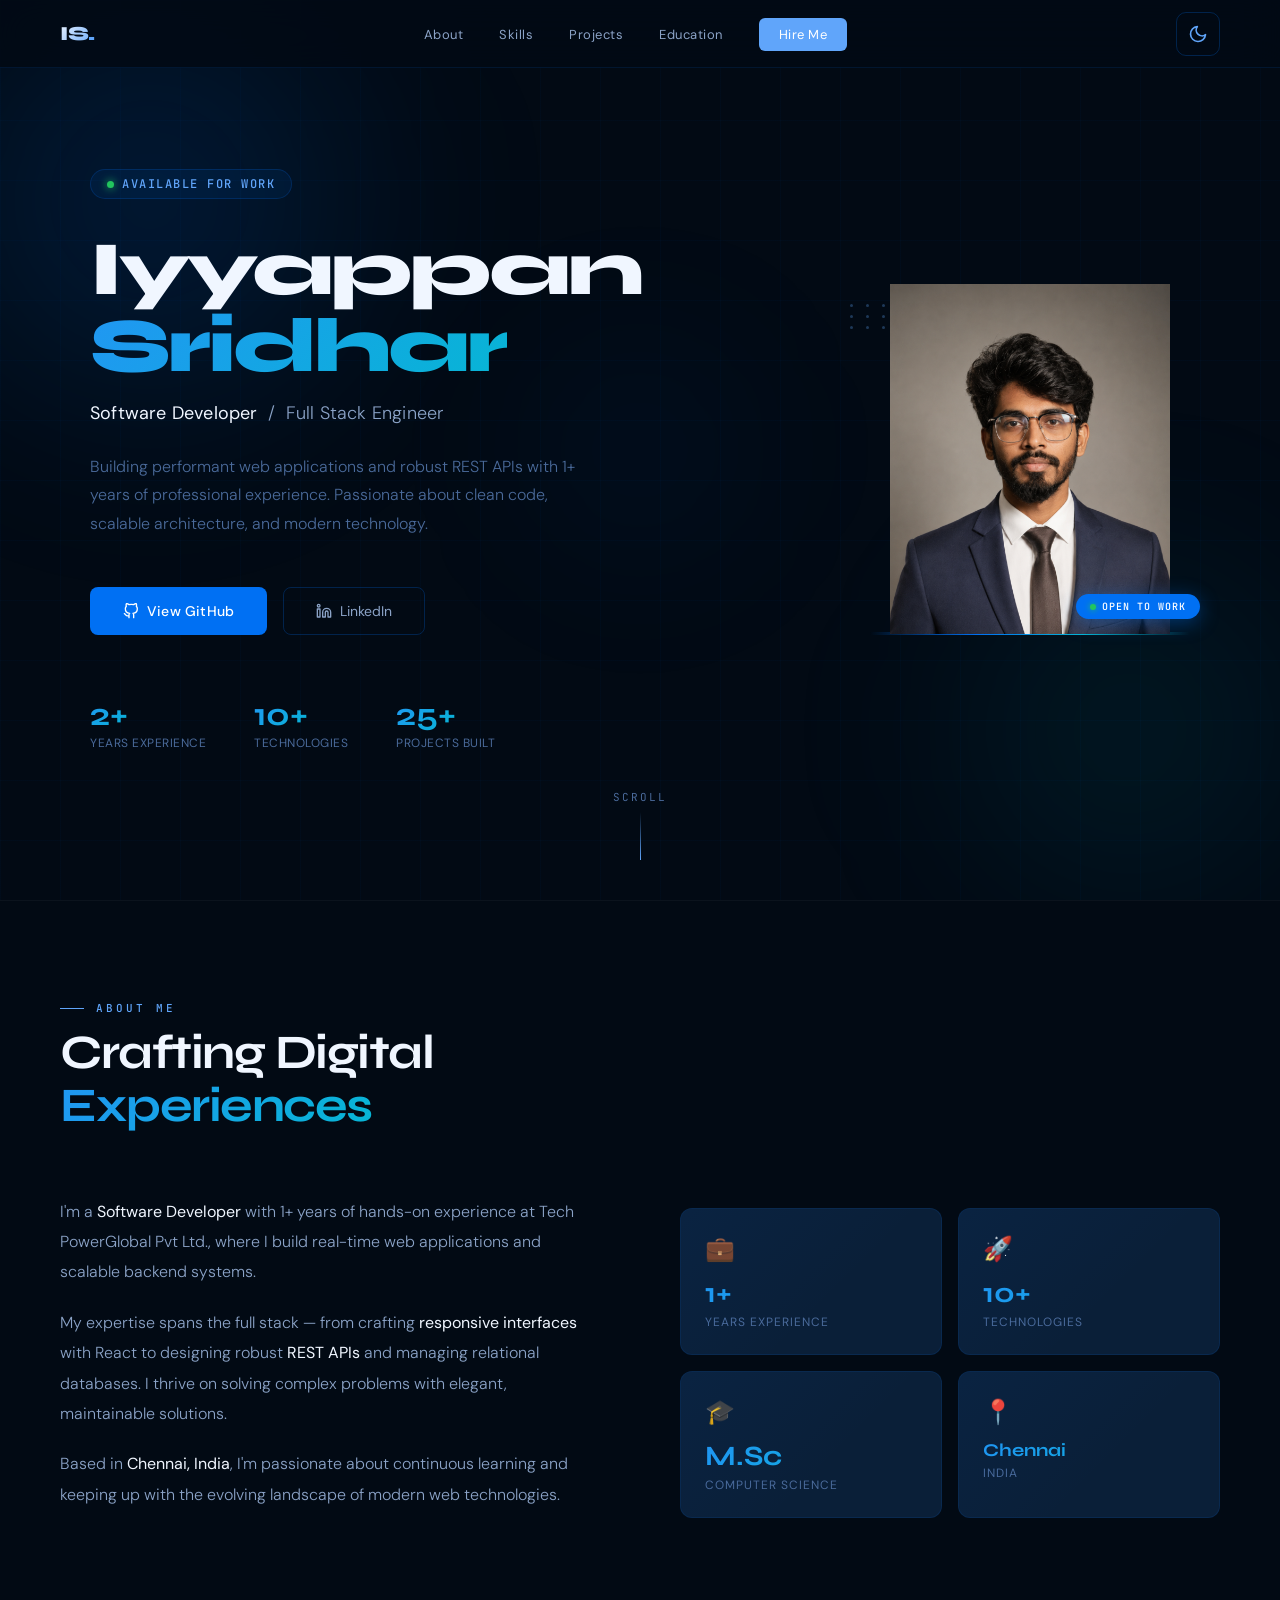
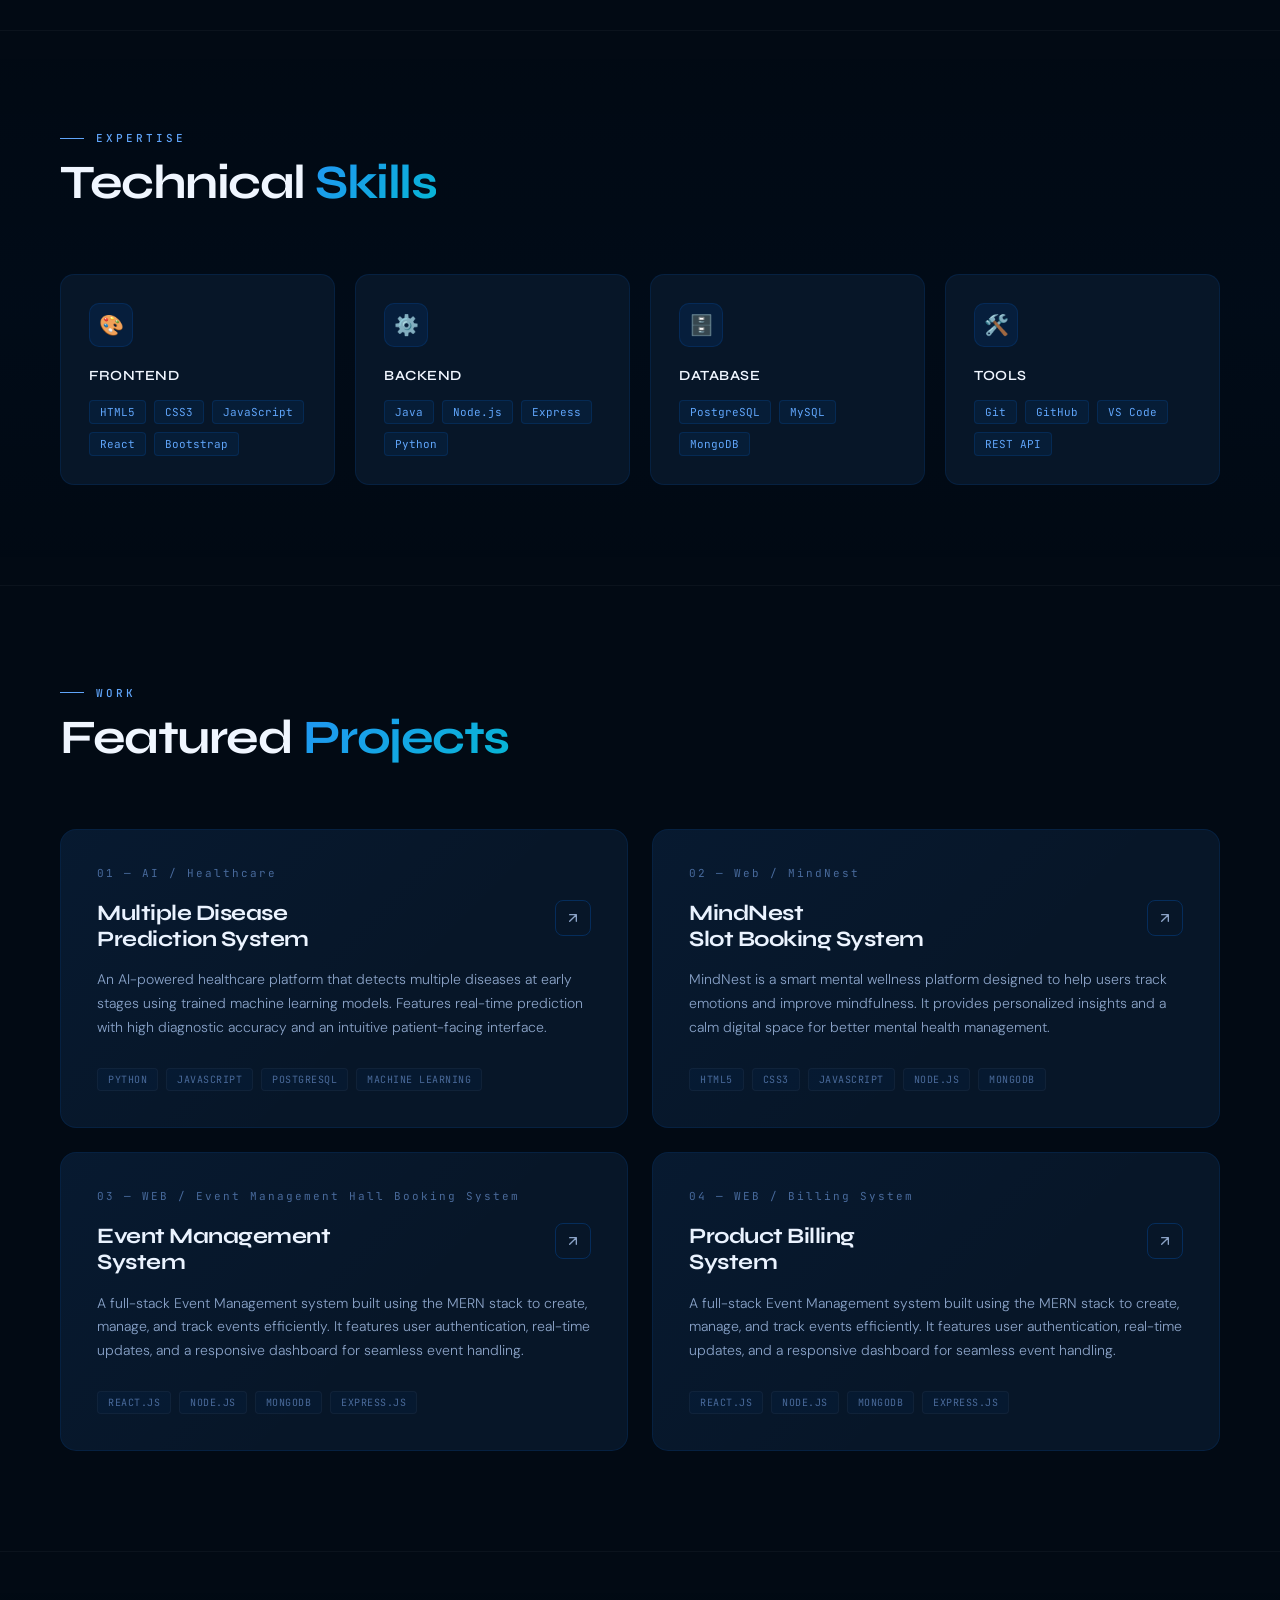
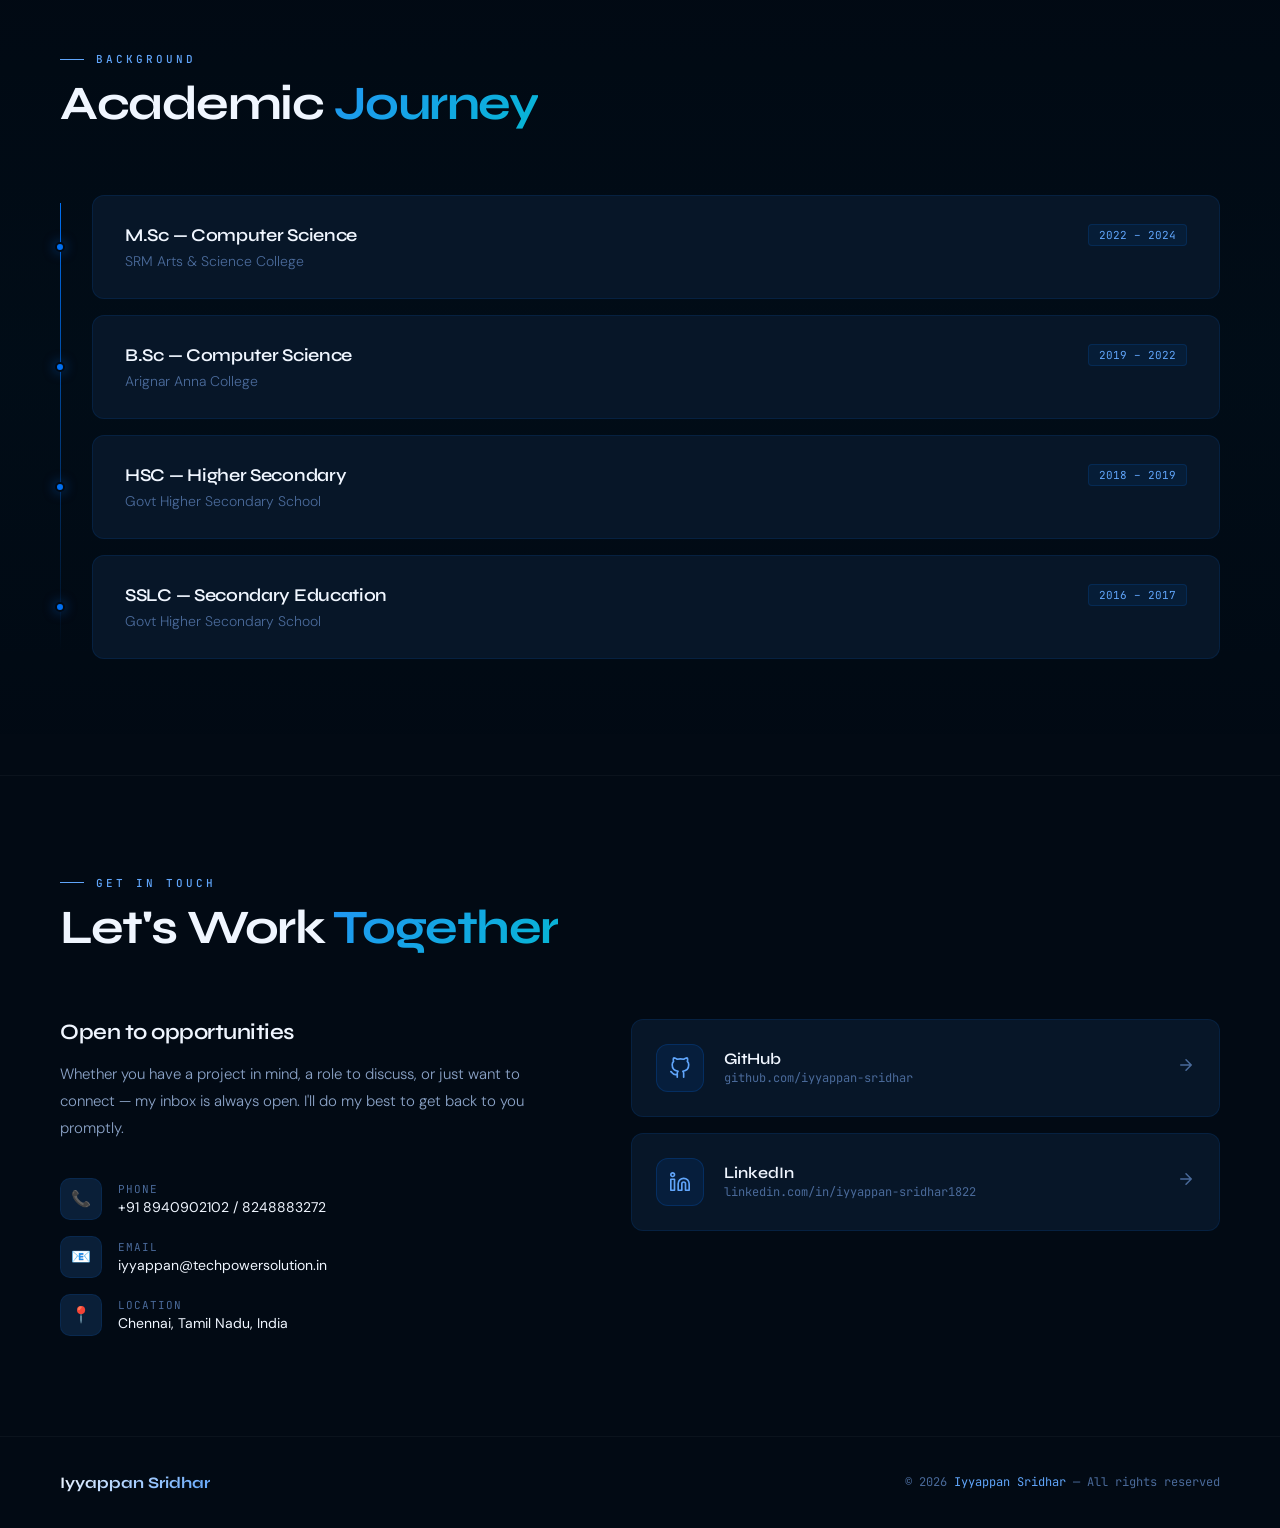
==== commit 989d0d6d: "Fix image filename case in profile section" ====
--- a/index.html
+++ b/index.html
@@ -1234,7 +1234,7 @@
         <div class="profile-img-wrap">
           
             <!-- TO ADD YOUR PHOTO: Replace the placeholder below with: -->
-            <img src="iyyappan.png" />
+            <img src="Iyyappan.png" />
          
           <div class="profile-placeholder">
             <div class="avatar-initials">IS</div>
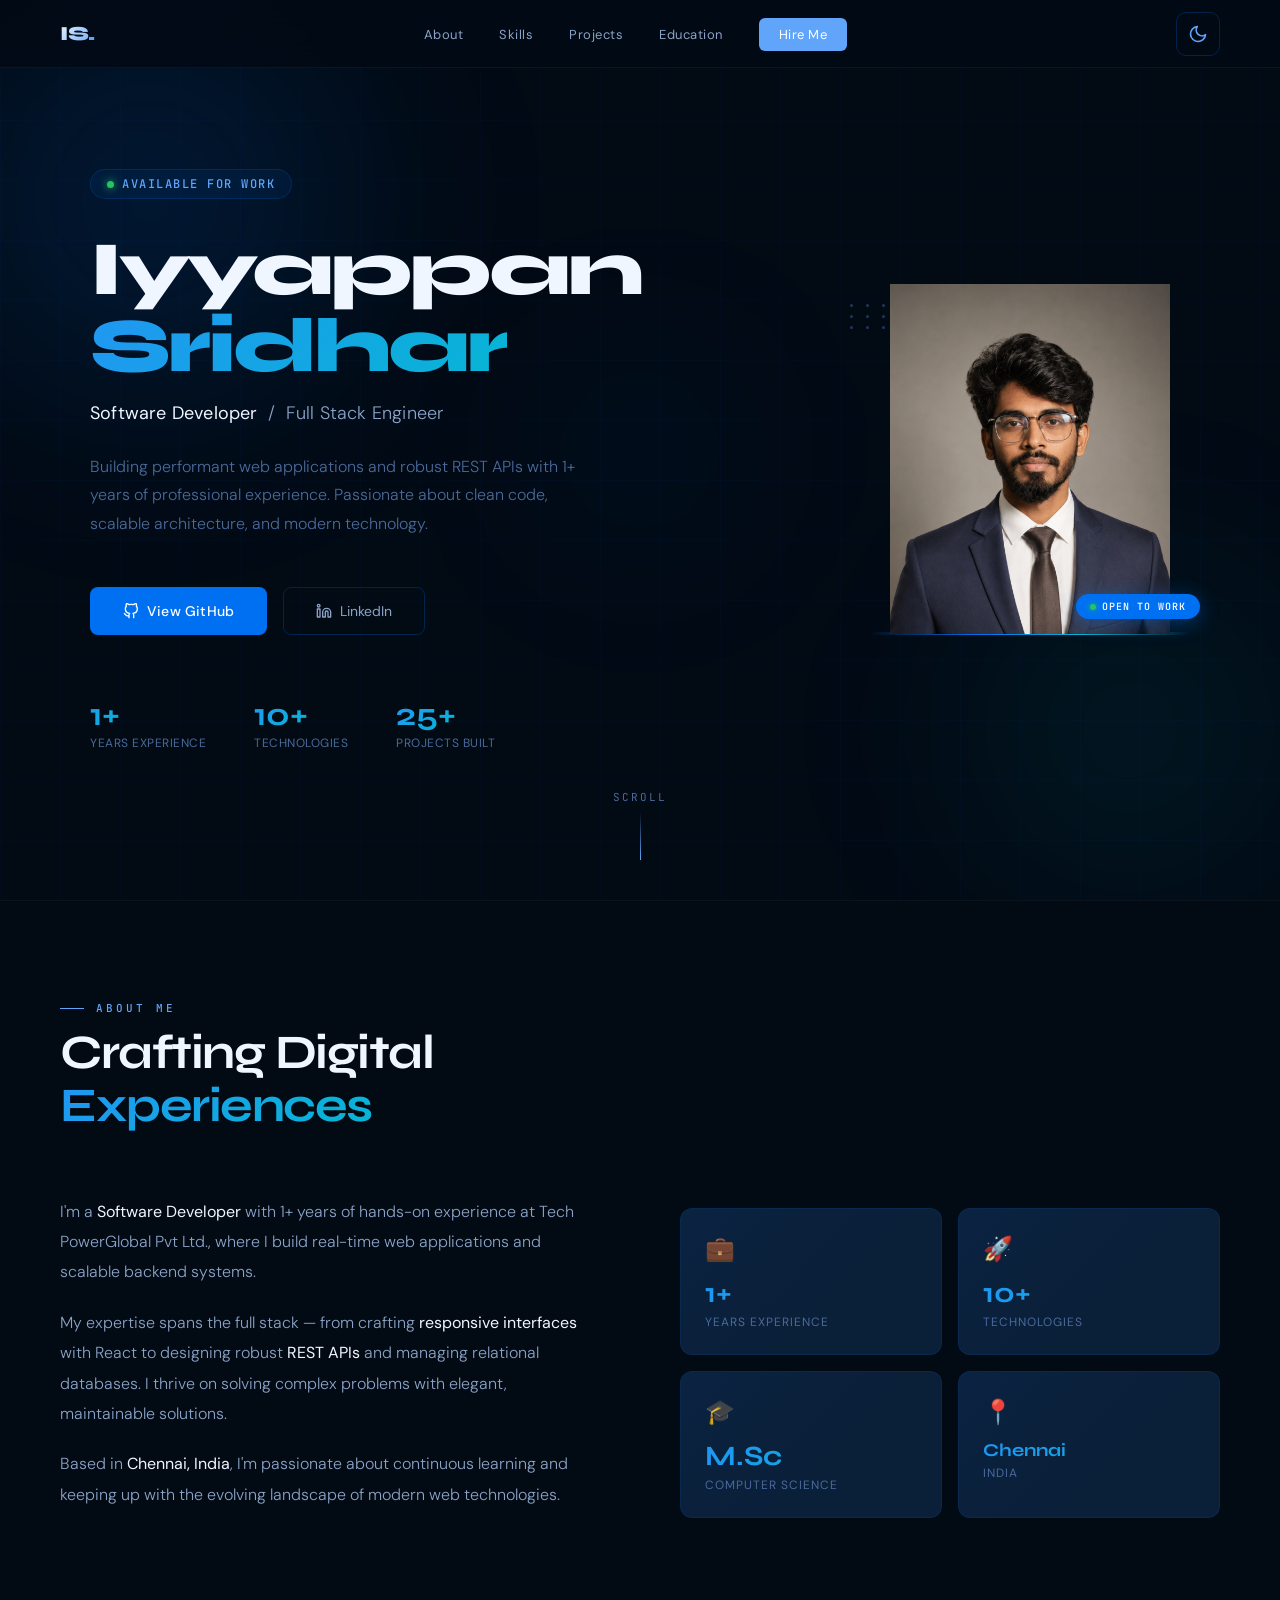
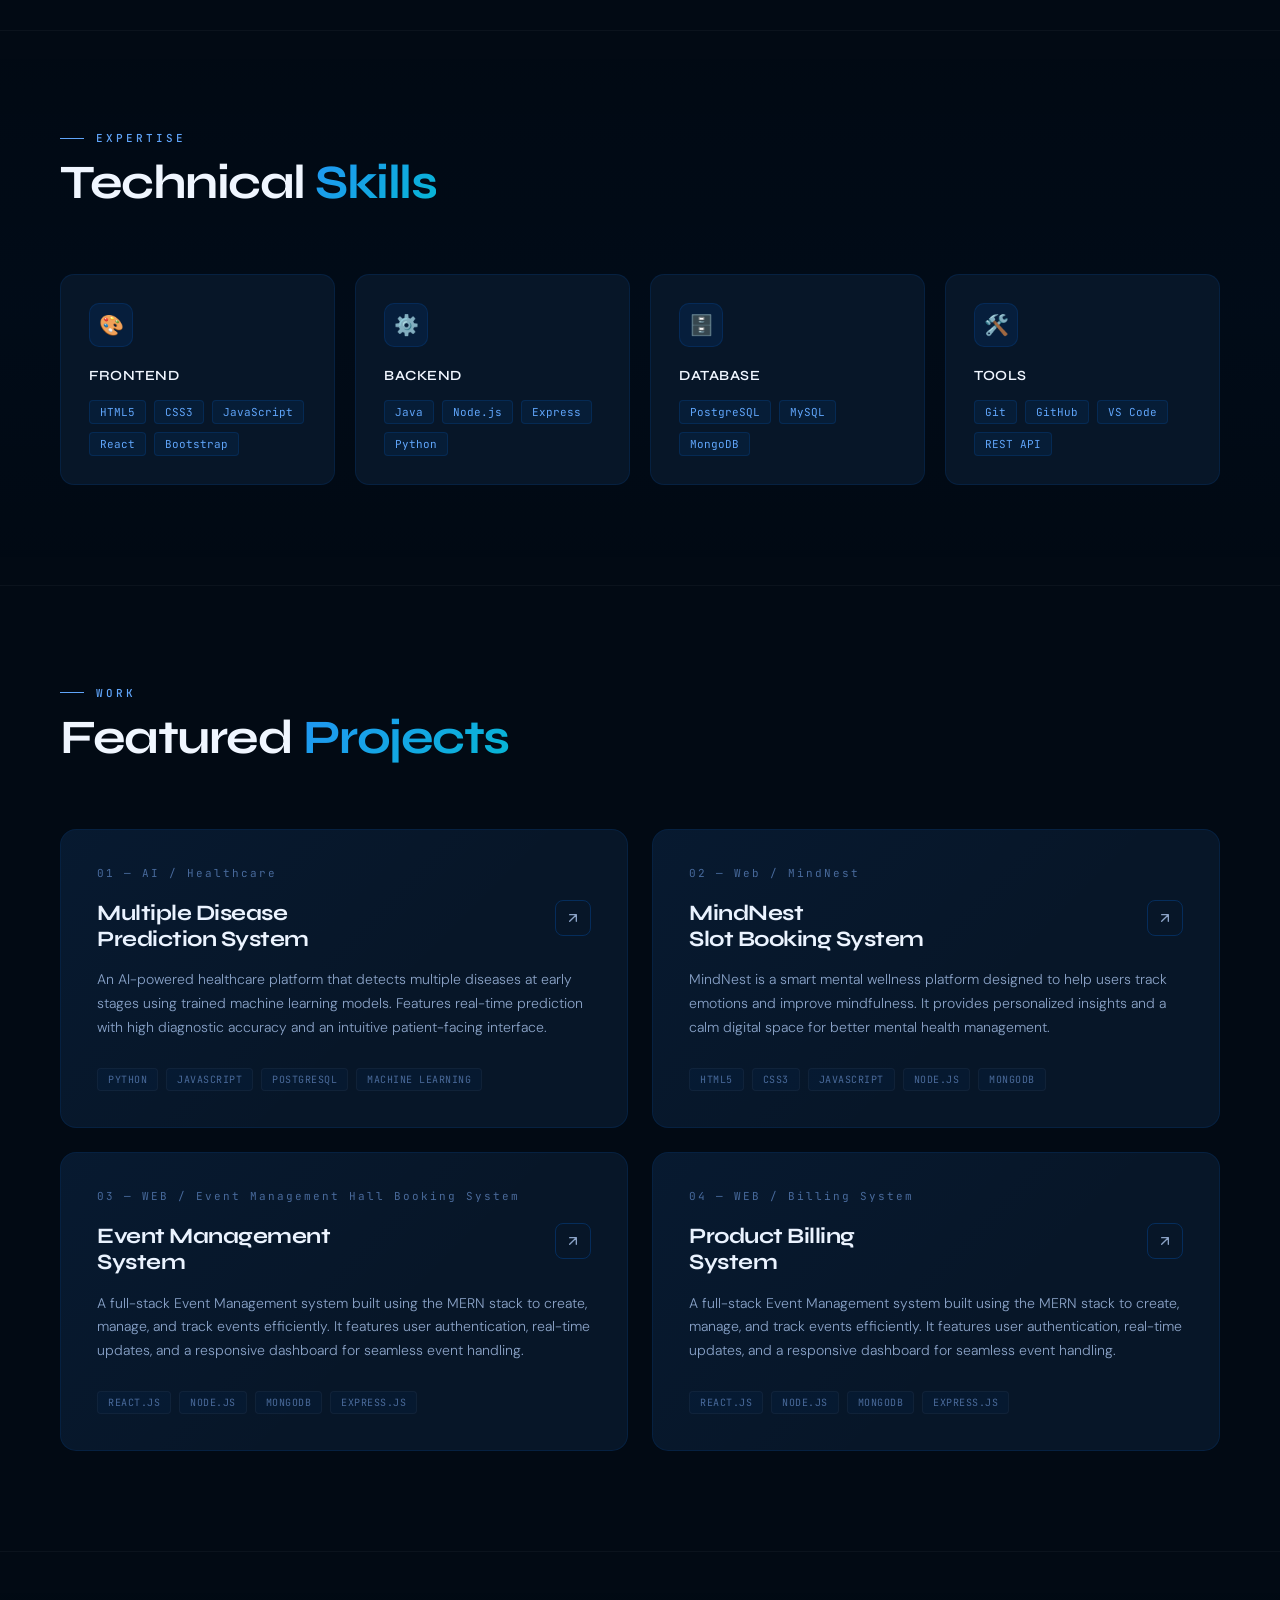
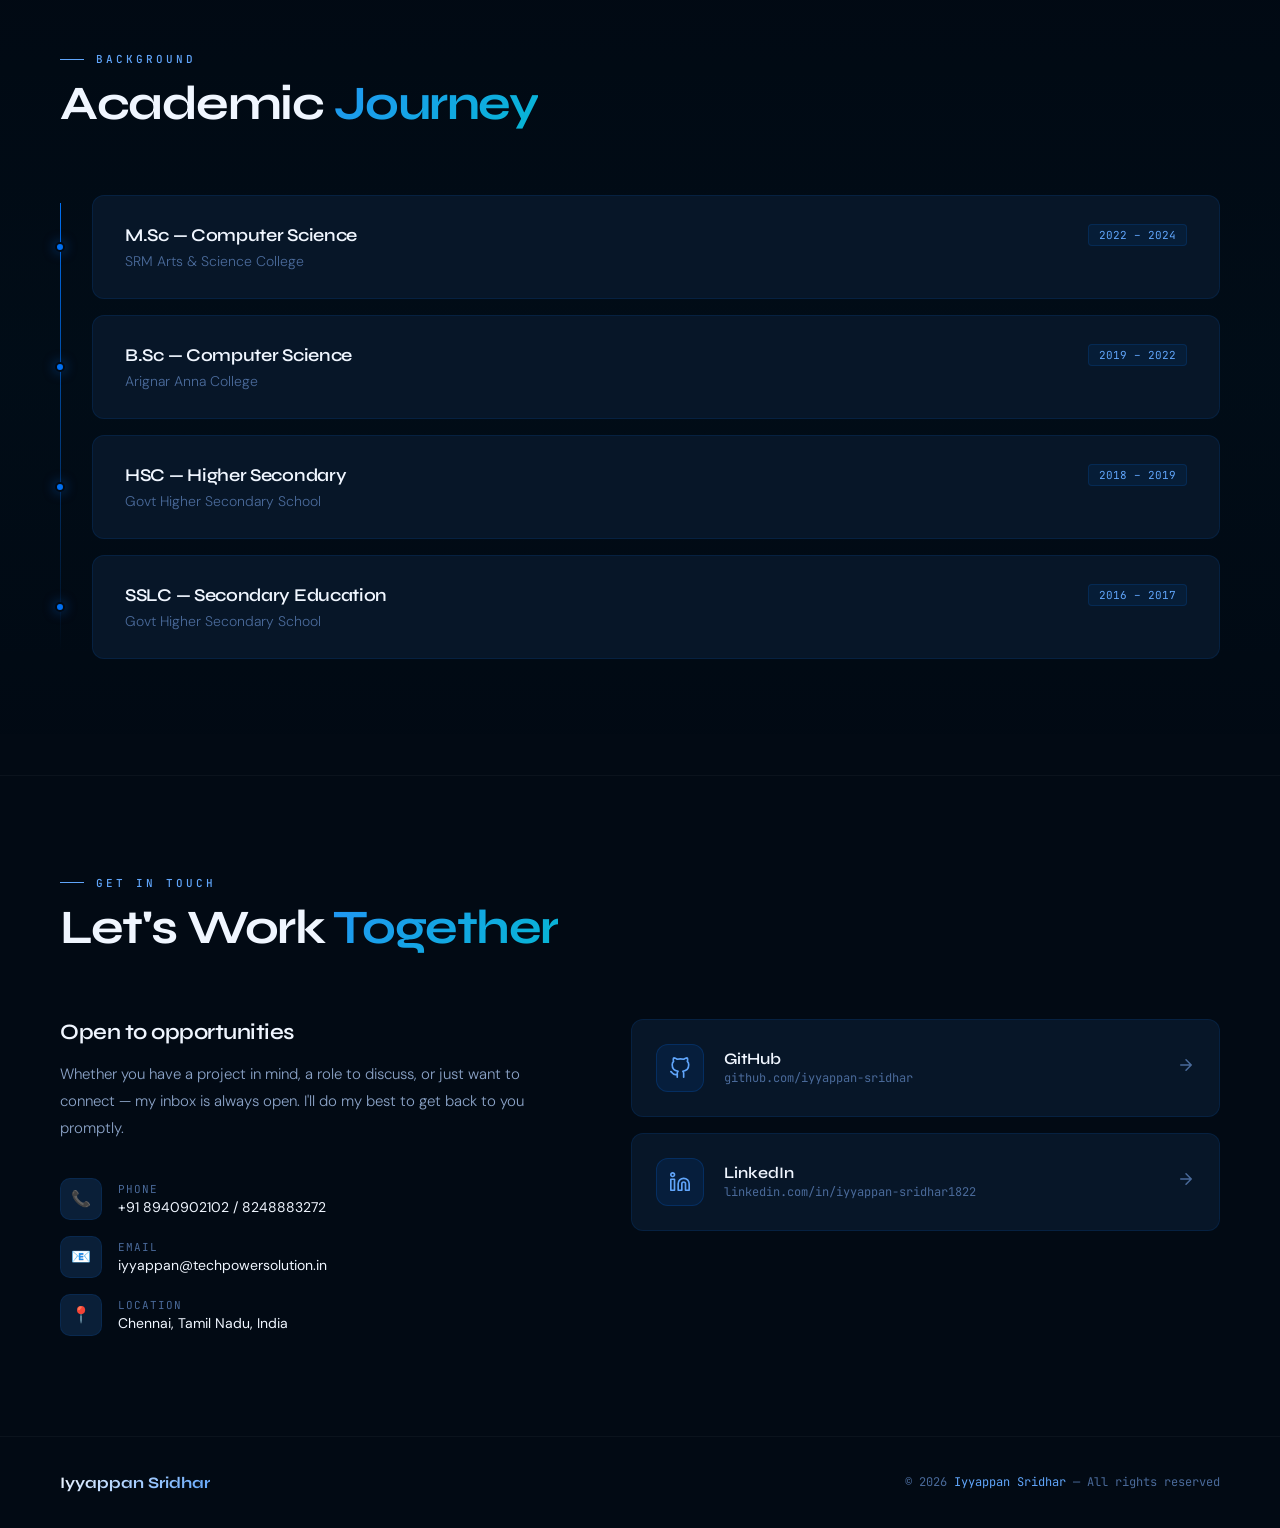
==== commit df6f1595: "Update index.html" ====
--- a/index.html
+++ b/index.html
@@ -1207,7 +1207,7 @@
 
       <div class="hero-stats">
         <div class="stat-item">
-          <div class="stat-num"><span>2+</span></div>
+          <div class="stat-num"><span>1+</span></div>
           <div class="stat-label">Years Experience</div>
         </div>
         <div class="stat-item">
